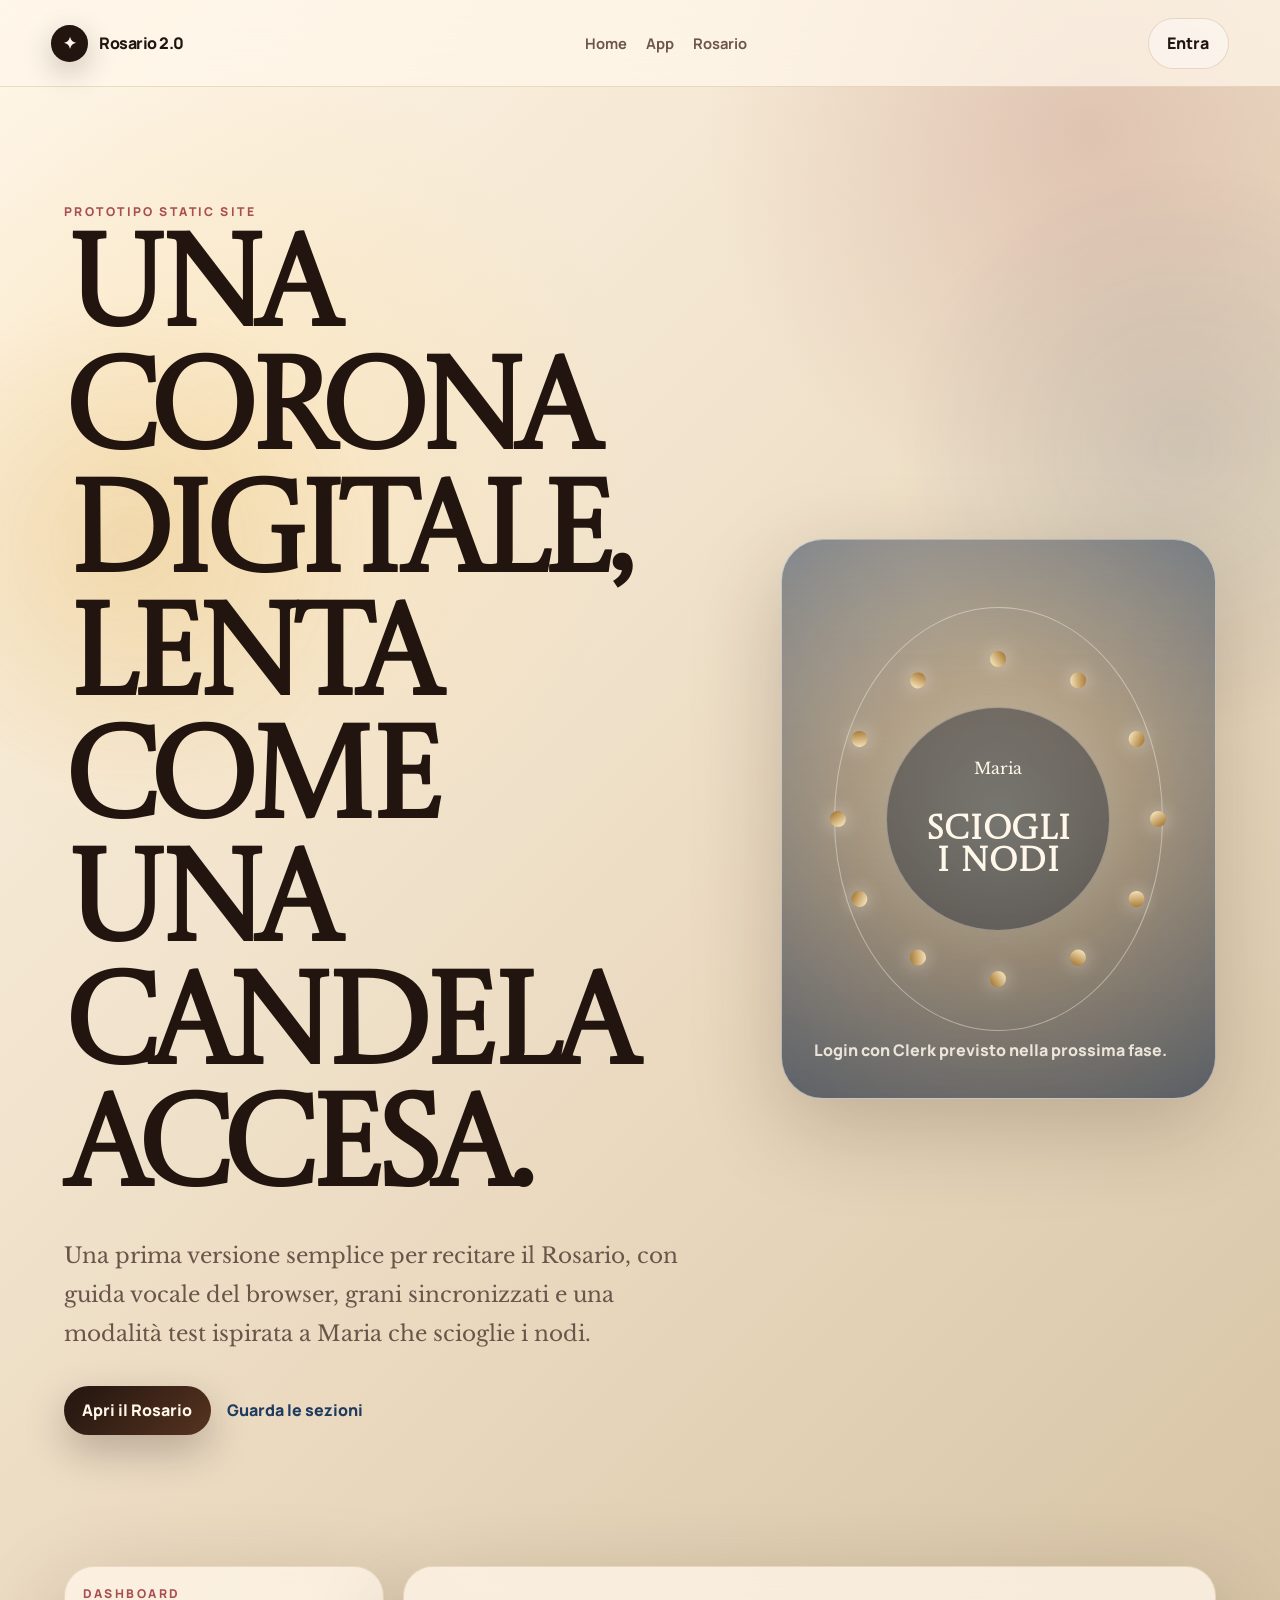
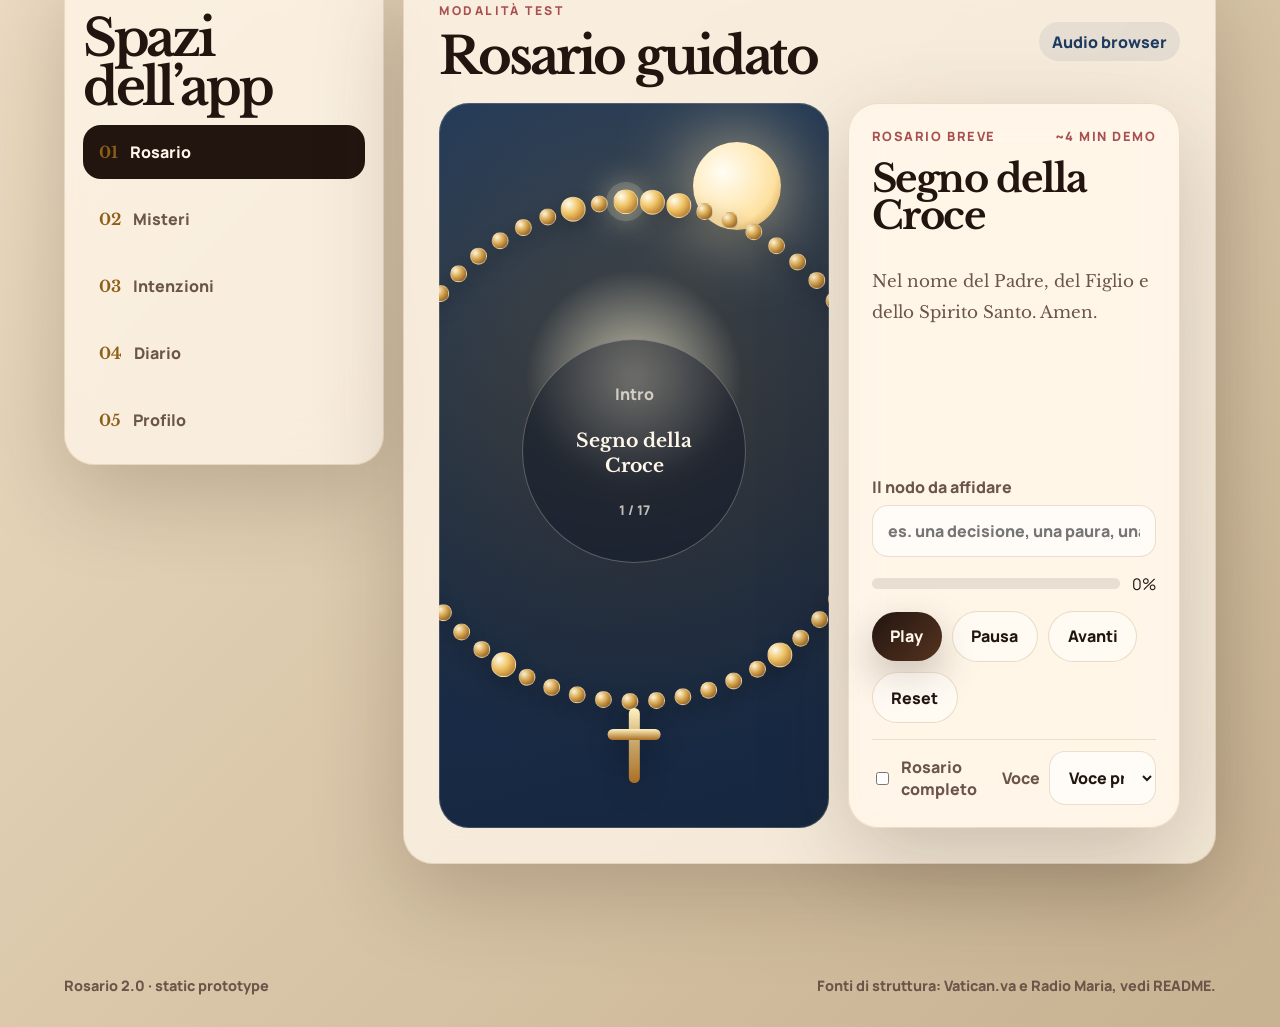
==== index.html @ 78624785 "Initial Rosario static webapp" ====
<!doctype html>
<html lang="it">
  <head>
    <meta charset="UTF-8" />
    <meta name="viewport" content="width=device-width, initial-scale=1.0" />
    <meta
      name="description"
      content="Rosario 2.0, una webapp statica per accompagnare la recita del Rosario con audio, grani interattivi e meditazioni."
    />
    <title>Rosario 2.0</title>
    <link rel="preconnect" href="https://fonts.googleapis.com" />
    <link rel="preconnect" href="https://fonts.gstatic.com" crossorigin />
    <link
      href="https://fonts.googleapis.com/css2?family=Castoro+Titling&family=Libre+Baskerville:wght@400;700&family=Manrope:wght@400;600;700;800&display=swap"
      rel="stylesheet"
    />
    <link rel="stylesheet" href="styles.css" />
  </head>
  <body>
    <div class="ambient ambient-one"></div>
    <div class="ambient ambient-two"></div>
    <div class="grain-overlay"></div>

    <header class="topbar">
      <a class="brand" href="#home" aria-label="Rosario 2.0 home">
        <span class="brand-mark">✦</span>
        <span>Rosario 2.0</span>
      </a>
      <nav class="nav" aria-label="Sezioni principali">
        <a href="#home">Home</a>
        <a href="#app">App</a>
        <a href="#rosario">Rosario</a>
      </nav>
      <button class="ghost-button" id="openAppButton" type="button">Entra</button>
    </header>

    <main>
      <section class="hero" id="home">
        <div class="hero-copy">
          <p class="eyebrow">prototipo static site</p>
          <h1>Una corona digitale, lenta come una candela accesa.</h1>
          <p class="hero-text">
            Una prima versione semplice per recitare il Rosario, con guida vocale
            del browser, grani sincronizzati e una modalità test ispirata a Maria
            che scioglie i nodi.
          </p>
          <div class="hero-actions">
            <button class="primary-button" id="startJourneyButton" type="button">
              Apri il Rosario
            </button>
            <a class="secondary-link" href="#app">Guarda le sezioni</a>
          </div>
        </div>

        <div class="hero-card" aria-label="Anteprima della corona">
          <div class="halo"></div>
          <div class="mini-rosary" aria-hidden="true">
            <span></span><span></span><span></span><span></span><span></span>
            <span></span><span></span><span></span><span></span><span></span>
            <span></span><span></span>
          </div>
          <div class="hero-orb">
            <span>Maria</span>
            <strong>sciogli i nodi</strong>
          </div>
          <p>Login con Clerk previsto nella prossima fase.</p>
        </div>
      </section>

      <section class="app-shell" id="app">
        <aside class="sidebar" aria-label="Menu applicazione">
          <div>
            <p class="eyebrow">dashboard</p>
            <h2>Spazi dell’app</h2>
          </div>
          <button class="section-tab active" data-section="rosario" type="button">
            <span>01</span> Rosario
          </button>
          <button class="section-tab" data-section="misteri" type="button">
            <span>02</span> Misteri
          </button>
          <button class="section-tab" data-section="intenzioni" type="button">
            <span>03</span> Intenzioni
          </button>
          <button class="section-tab" data-section="diario" type="button">
            <span>04</span> Diario
          </button>
          <button class="section-tab" data-section="profilo" type="button">
            <span>05</span> Profilo
          </button>
        </aside>

        <section class="workspace">
          <article class="panel active" id="panel-rosario">
            <div class="panel-heading">
              <div>
                <p class="eyebrow">modalità test</p>
                <h2>Rosario guidato</h2>
              </div>
              <span class="status-pill" id="speechSupport">Audio browser</span>
            </div>

            <div class="rosary-layout" id="rosario">
              <div class="rosary-stage">
                <div class="moon"></div>
                <div class="rosary-ring" id="rosaryRing" aria-label="Corona del Rosario"></div>
                <div class="cross" aria-hidden="true">
                  <span></span>
                  <span></span>
                </div>
                <div class="center-medallion">
                  <span id="currentStepType">Pronto</span>
                  <strong id="currentStepTitle">Maria che scioglie i nodi</strong>
                  <small id="currentStepCount">0 / 0</small>
                </div>
              </div>

              <div class="prayer-card">
                <div class="card-topline">
                  <span id="modeLabel">Rosario breve</span>
                  <span id="durationEstimate">~4 min demo</span>
                </div>
                <h3 id="prayerTitle">Premi play per iniziare</h3>
                <p id="prayerText">
                  La recita avanza automaticamente: ogni grano si illumina mentre
                  la sintesi vocale legge la preghiera.
                </p>

                <label class="field">
                  <span>Il nodo da affidare</span>
                  <input
                    id="knotInput"
                    type="text"
                    placeholder="es. una decisione, una paura, una persona..."
                  />
                </label>

                <div class="progress-wrap" aria-label="Avanzamento Rosario">
                  <div class="progress-bar">
                    <span id="progressFill"></span>
                  </div>
                  <span id="progressLabel">0%</span>
                </div>

                <div class="controls">
                  <button class="primary-button" id="playButton" type="button">Play</button>
                  <button class="ghost-button" id="pauseButton" type="button">Pausa</button>
                  <button class="ghost-button" id="nextButton" type="button">Avanti</button>
                  <button class="ghost-button" id="resetButton" type="button">Reset</button>
                </div>

                <div class="settings-row">
                  <label>
                    <input id="fullRosaryToggle" type="checkbox" />
                    Rosario completo
                  </label>
                  <label>
                    Voce
                    <select id="voiceSelect" aria-label="Seleziona voce"></select>
                  </label>
                </div>
              </div>
            </div>
          </article>

          <article class="panel" id="panel-misteri">
            <p class="eyebrow">placeholder</p>
            <h2>Misteri</h2>
            <p>
              Qui arriverà il calendario dei misteri, con selezione automatica per
              giorno della settimana e testi meditativi personalizzabili.
            </p>
          </article>

          <article class="panel" id="panel-intenzioni">
            <p class="eyebrow">placeholder</p>
            <h2>Intenzioni</h2>
            <p>
              Uno spazio per salvare intenzioni, “nodi” e grazie ricevute. In fase
              login potrà essere collegato al profilo utente.
            </p>
          </article>

          <article class="panel" id="panel-diario">
            <p class="eyebrow">placeholder</p>
            <h2>Diario</h2>
            <p>
              Storico delle recite, streak dolce e zero gamification aggressiva:
              più ritmo spirituale, meno app che ti sgrida.
            </p>
          </article>

          <article class="panel" id="panel-profilo">
            <p class="eyebrow">placeholder</p>
            <h2>Profilo</h2>
            <p>
              Area pronta per Clerk: accesso, preferenze voce, lingua, tema e
              sincronizzazione cloud.
            </p>
          </article>
        </section>
      </section>
    </main>

    <footer class="footer">
      <span>Rosario 2.0 · static prototype</span>
      <span>Fonti di struttura: Vatican.va e Radio Maria, vedi README.</span>
    </footer>

    <script src="app.js" defer></script>
  </body>
</html>
---- styles.css ----
:root {
  --ink: #22150f;
  --muted: #6b554a;
  --paper: #fff7ea;
  --paper-soft: rgba(255, 247, 234, 0.78);
  --gold: #d6a34a;
  --gold-dark: #8d5f1a;
  --rose: #a94f50;
  --blue: #1e3a5f;
  --night: #101726;
  --shadow: 0 28px 90px rgba(46, 28, 14, 0.22);
  --radius: 30px;
}

* {
  box-sizing: border-box;
}

html {
  scroll-behavior: smooth;
}

body {
  min-height: 100vh;
  margin: 0;
  color: var(--ink);
  background:
    radial-gradient(circle at 18% 18%, rgba(255, 225, 163, 0.42), transparent 26rem),
    radial-gradient(circle at 85% 5%, rgba(154, 74, 73, 0.2), transparent 24rem),
    linear-gradient(135deg, #fff6e7 0%, #ead9bf 45%, #c6b190 100%);
  font-family: "Manrope", sans-serif;
  overflow-x: hidden;
}

button,
input,
select {
  font: inherit;
}

button {
  cursor: pointer;
}

a {
  color: inherit;
  text-decoration: none;
}

.ambient {
  position: fixed;
  z-index: -3;
  border-radius: 999px;
  filter: blur(12px);
  opacity: 0.65;
  pointer-events: none;
}

.ambient-one {
  width: 32rem;
  height: 32rem;
  left: -8rem;
  top: 18rem;
  background: radial-gradient(circle, rgba(214, 163, 74, 0.34), transparent 68%);
}

.ambient-two {
  width: 40rem;
  height: 40rem;
  right: -14rem;
  top: 8rem;
  background: radial-gradient(circle, rgba(30, 58, 95, 0.2), transparent 64%);
}

.grain-overlay {
  position: fixed;
  inset: 0;
  z-index: -2;
  pointer-events: none;
  opacity: 0.14;
  background-image:
    linear-gradient(115deg, rgba(34, 21, 15, 0.08) 1px, transparent 1px),
    linear-gradient(25deg, rgba(34, 21, 15, 0.05) 1px, transparent 1px);
  background-size: 34px 34px, 19px 19px;
}

.topbar {
  position: sticky;
  top: 0;
  z-index: 20;
  display: flex;
  align-items: center;
  justify-content: space-between;
  gap: 1rem;
  padding: 1.1rem clamp(1rem, 4vw, 4rem);
  backdrop-filter: blur(22px);
  background: rgba(255, 247, 234, 0.72);
  border-bottom: 1px solid rgba(141, 95, 26, 0.18);
}

.brand,
.nav,
.hero-actions,
.controls,
.settings-row,
.panel-heading,
.card-topline,
.footer {
  display: flex;
  align-items: center;
}

.brand {
  gap: 0.7rem;
  font-weight: 800;
  letter-spacing: -0.03em;
}

.brand-mark {
  display: grid;
  place-items: center;
  width: 2.3rem;
  height: 2.3rem;
  color: var(--paper);
  background: var(--ink);
  border-radius: 50%;
  box-shadow: 0 10px 30px rgba(34, 21, 15, 0.24);
}

.nav {
  gap: 1.2rem;
  color: var(--muted);
  font-size: 0.92rem;
  font-weight: 700;
}

.nav a:hover {
  color: var(--ink);
}

.ghost-button,
.primary-button {
  border: 0;
  border-radius: 999px;
  padding: 0.85rem 1.15rem;
  font-weight: 800;
}

.primary-button {
  color: var(--paper);
  background: linear-gradient(135deg, var(--ink), #563320);
  box-shadow: 0 16px 40px rgba(34, 21, 15, 0.26);
}

.ghost-button {
  color: var(--ink);
  background: rgba(255, 255, 255, 0.42);
  border: 1px solid rgba(141, 95, 26, 0.2);
}

.hero {
  display: grid;
  grid-template-columns: minmax(0, 1.08fr) minmax(22rem, 0.72fr);
  gap: clamp(2rem, 5vw, 5rem);
  min-height: 82vh;
  padding: clamp(4rem, 9vw, 8rem) clamp(1rem, 5vw, 5rem);
}

.hero-copy {
  align-self: center;
}

.eyebrow {
  margin: 0 0 0.8rem;
  color: var(--rose);
  font-size: 0.76rem;
  font-weight: 900;
  letter-spacing: 0.2em;
  text-transform: uppercase;
}

h1,
h2,
h3 {
  margin: 0;
  line-height: 0.96;
}

h1 {
  max-width: 12ch;
  font-family: "Castoro Titling", serif;
  font-size: clamp(3.4rem, 10vw, 8.6rem);
  letter-spacing: -0.08em;
}

h2 {
  font-family: "Libre Baskerville", serif;
  font-size: clamp(2rem, 4vw, 4.4rem);
  letter-spacing: -0.06em;
}

h3 {
  font-family: "Libre Baskerville", serif;
  font-size: clamp(1.5rem, 3vw, 2.4rem);
  letter-spacing: -0.04em;
}

.hero-text {
  max-width: 43rem;
  color: var(--muted);
  font-family: "Libre Baskerville", serif;
  font-size: clamp(1.05rem, 1.9vw, 1.35rem);
  line-height: 1.8;
}

.hero-actions {
  flex-wrap: wrap;
  gap: 1rem;
  margin-top: 2rem;
}

.secondary-link {
  font-weight: 900;
  color: var(--blue);
}

.hero-card {
  position: relative;
  align-self: center;
  min-height: 35rem;
  padding: 2rem;
  overflow: hidden;
  border: 1px solid rgba(255, 255, 255, 0.5);
  border-radius: 42px;
  background:
    linear-gradient(rgba(16, 23, 38, 0.1), rgba(16, 23, 38, 0.38)),
    radial-gradient(circle at center, rgba(255, 244, 209, 0.85), rgba(141, 95, 26, 0.22) 40%, rgba(30, 58, 95, 0.46) 100%);
  box-shadow: var(--shadow);
}

.hero-card p {
  position: absolute;
  left: 2rem;
  right: 2rem;
  bottom: 1.3rem;
  color: rgba(255, 247, 234, 0.86);
  font-weight: 800;
}

.halo {
  position: absolute;
  inset: 12%;
  border: 1px solid rgba(255, 247, 234, 0.42);
  border-radius: 50%;
  animation: breathe 7s ease-in-out infinite;
}

.mini-rosary span {
  position: absolute;
  left: 50%;
  top: 50%;
  width: 1rem;
  height: 1rem;
  margin: -0.5rem;
  border-radius: 50%;
  background: linear-gradient(145deg, #fff3cf, #9f6a20);
  box-shadow: 0 0 18px rgba(255, 247, 234, 0.55);
}

.mini-rosary span:nth-child(1) { transform: rotate(0deg) translate(10rem); }
.mini-rosary span:nth-child(2) { transform: rotate(30deg) translate(10rem); }
.mini-rosary span:nth-child(3) { transform: rotate(60deg) translate(10rem); }
.mini-rosary span:nth-child(4) { transform: rotate(90deg) translate(10rem); }
.mini-rosary span:nth-child(5) { transform: rotate(120deg) translate(10rem); }
.mini-rosary span:nth-child(6) { transform: rotate(150deg) translate(10rem); }
.mini-rosary span:nth-child(7) { transform: rotate(180deg) translate(10rem); }
.mini-rosary span:nth-child(8) { transform: rotate(210deg) translate(10rem); }
.mini-rosary span:nth-child(9) { transform: rotate(240deg) translate(10rem); }
.mini-rosary span:nth-child(10) { transform: rotate(270deg) translate(10rem); }
.mini-rosary span:nth-child(11) { transform: rotate(300deg) translate(10rem); }
.mini-rosary span:nth-child(12) { transform: rotate(330deg) translate(10rem); }

.hero-orb {
  position: absolute;
  left: 50%;
  top: 50%;
  display: grid;
  place-items: center;
  width: 14rem;
  height: 14rem;
  padding: 2rem;
  color: var(--paper);
  text-align: center;
  transform: translate(-50%, -50%);
  border-radius: 50%;
  background: rgba(16, 23, 38, 0.42);
  border: 1px solid rgba(255, 247, 234, 0.34);
  backdrop-filter: blur(8px);
}

.hero-orb span {
  font-family: "Libre Baskerville", serif;
}

.hero-orb strong {
  font-family: "Castoro Titling", serif;
  font-size: 2.1rem;
  line-height: 0.95;
}

.app-shell {
  display: grid;
  grid-template-columns: 20rem minmax(0, 1fr);
  gap: 1.2rem;
  padding: 1rem clamp(1rem, 5vw, 5rem) 5rem;
}

.sidebar,
.panel,
.prayer-card {
  border: 1px solid rgba(141, 95, 26, 0.16);
  border-radius: var(--radius);
  background: var(--paper-soft);
  box-shadow: var(--shadow);
  backdrop-filter: blur(18px);
}

.sidebar {
  position: sticky;
  top: 5.5rem;
  display: flex;
  flex-direction: column;
  gap: 0.8rem;
  height: fit-content;
  padding: 1.1rem;
}

.section-tab {
  display: flex;
  gap: 0.8rem;
  align-items: center;
  width: 100%;
  padding: 1rem;
  color: var(--muted);
  text-align: left;
  background: transparent;
  border: 0;
  border-radius: 18px;
  font-weight: 900;
}

.section-tab span {
  color: var(--gold-dark);
  font-family: "Libre Baskerville", serif;
}

.section-tab.active {
  color: var(--paper);
  background: var(--ink);
}

.workspace {
  min-width: 0;
}

.panel {
  display: none;
  min-height: 40rem;
  padding: clamp(1.2rem, 3vw, 2.2rem);
}

.panel.active {
  display: block;
  animation: reveal 0.45s ease both;
}

.panel-heading {
  justify-content: space-between;
  gap: 1rem;
  margin-bottom: 1.4rem;
}

.status-pill {
  padding: 0.55rem 0.8rem;
  color: var(--blue);
  background: rgba(30, 58, 95, 0.08);
  border-radius: 999px;
  font-weight: 900;
}

.rosary-layout {
  display: grid;
  grid-template-columns: minmax(20rem, 1fr) minmax(20rem, 0.85fr);
  gap: 1.2rem;
  align-items: stretch;
}

.rosary-stage {
  position: relative;
  min-height: 39rem;
  overflow: hidden;
  border-radius: var(--radius);
  background:
    linear-gradient(rgba(16, 23, 38, 0.06), rgba(16, 23, 38, 0.36)),
    radial-gradient(circle at 50% 38%, rgba(255, 244, 209, 0.9), rgba(214, 163, 74, 0.18) 22%, rgba(30, 58, 95, 0.72) 78%),
    linear-gradient(160deg, #233a57, #0f1726);
  box-shadow: inset 0 0 0 1px rgba(255, 247, 234, 0.18);
}

.moon {
  position: absolute;
  top: 2.4rem;
  right: 3rem;
  width: 5.5rem;
  height: 5.5rem;
  border-radius: 50%;
  background: radial-gradient(circle at 34% 34%, #fffdf4, #ffe2a2 65%, #c48a2a);
  box-shadow: 0 0 80px rgba(255, 232, 174, 0.8);
}

.rosary-ring {
  position: absolute;
  left: 50%;
  top: 48%;
  width: min(34rem, 86vw);
  height: min(34rem, 86vw);
  transform: translate(-50%, -50%);
  border-radius: 50%;
}

.bead {
  position: absolute;
  left: 50%;
  top: 50%;
  display: grid;
  place-items: center;
  width: 1.05rem;
  height: 1.05rem;
  margin: -0.525rem;
  color: transparent;
  border: 1px solid rgba(255, 247, 234, 0.42);
  border-radius: 50%;
  background: radial-gradient(circle at 30% 28%, #fff6d7, #d5a24b 45%, #684018 100%);
  box-shadow: 0 7px 18px rgba(0, 0, 0, 0.22);
  transition: transform 0.25s ease, box-shadow 0.25s ease, filter 0.25s ease;
}

.bead.major {
  width: 1.55rem;
  height: 1.55rem;
  margin: -0.775rem;
  background: radial-gradient(circle at 30% 28%, #fffdf0, #f1c464 42%, #9a5d1d 100%);
}

.bead.done {
  filter: saturate(0.65) brightness(0.82);
}

.bead.active {
  transform: var(--bead-transform) scale(1.72);
  box-shadow: 0 0 0 0.45rem rgba(255, 246, 211, 0.16), 0 0 34px rgba(255, 239, 186, 0.95);
}

.center-medallion {
  position: absolute;
  left: 50%;
  top: 48%;
  display: grid;
  place-items: center;
  width: 14rem;
  min-height: 14rem;
  padding: 2rem;
  text-align: center;
  transform: translate(-50%, -50%);
  color: var(--paper);
  background: rgba(16, 23, 38, 0.46);
  border: 1px solid rgba(255, 247, 234, 0.28);
  border-radius: 50%;
  backdrop-filter: blur(8px);
}

.center-medallion span,
.center-medallion small {
  color: rgba(255, 247, 234, 0.72);
  font-weight: 900;
}

.center-medallion strong {
  font-family: "Libre Baskerville", serif;
  font-size: 1.18rem;
  line-height: 1.35;
}

.cross {
  position: absolute;
  left: 50%;
  bottom: 2.8rem;
  width: 3.3rem;
  height: 4.7rem;
  transform: translateX(-50%);
}

.cross span {
  position: absolute;
  border-radius: 999px;
  background: linear-gradient(#fff1be, #a96e23);
  box-shadow: 0 10px 28px rgba(0, 0, 0, 0.24);
}

.cross span:first-child {
  left: 50%;
  top: 0;
  width: 0.72rem;
  height: 100%;
  transform: translateX(-50%);
}

.cross span:last-child {
  left: 0;
  top: 1.3rem;
  width: 100%;
  height: 0.72rem;
}

.prayer-card {
  display: flex;
  flex-direction: column;
  gap: 1rem;
  padding: 1.4rem;
}

.card-topline {
  justify-content: space-between;
  color: var(--rose);
  font-size: 0.8rem;
  font-weight: 900;
  letter-spacing: 0.12em;
  text-transform: uppercase;
}

#prayerText {
  min-height: 11rem;
  color: var(--muted);
  font-family: "Libre Baskerville", serif;
  font-size: 1.05rem;
  line-height: 1.8;
}

.field {
  display: grid;
  gap: 0.45rem;
  color: var(--muted);
  font-weight: 900;
}

.field input,
select {
  width: 100%;
  padding: 0.85rem 0.95rem;
  color: var(--ink);
  background: rgba(255, 255, 255, 0.56);
  border: 1px solid rgba(141, 95, 26, 0.18);
  border-radius: 16px;
  outline: none;
}

.field input:focus,
select:focus {
  border-color: var(--gold-dark);
  box-shadow: 0 0 0 4px rgba(214, 163, 74, 0.16);
}

.progress-wrap {
  display: flex;
  gap: 0.8rem;
  align-items: center;
}

.progress-bar {
  flex: 1;
  height: 0.72rem;
  overflow: hidden;
  background: rgba(34, 21, 15, 0.1);
  border-radius: 999px;
}

.progress-bar span {
  display: block;
  width: 0%;
  height: 100%;
  background: linear-gradient(90deg, var(--gold), var(--rose));
  border-radius: inherit;
  transition: width 0.35s ease;
}

.controls {
  flex-wrap: wrap;
  gap: 0.65rem;
}

.settings-row {
  justify-content: space-between;
  gap: 1rem;
  padding-top: 0.7rem;
  color: var(--muted);
  border-top: 1px solid rgba(141, 95, 26, 0.16);
  font-weight: 800;
}

.settings-row label {
  display: flex;
  gap: 0.55rem;
  align-items: center;
}

.panel:not(#panel-rosario) {
  color: var(--muted);
  font-family: "Libre Baskerville", serif;
  font-size: 1.1rem;
  line-height: 1.8;
}

.panel:not(#panel-rosario) h2 {
  color: var(--ink);
  margin-bottom: 1rem;
}

.footer {
  justify-content: space-between;
  gap: 1rem;
  padding: 2rem clamp(1rem, 5vw, 5rem);
  color: var(--muted);
  font-size: 0.9rem;
  font-weight: 800;
}

@keyframes breathe {
  0%, 100% {
    transform: scale(1);
    opacity: 0.7;
  }
  50% {
    transform: scale(1.08);
    opacity: 1;
  }
}

@keyframes reveal {
  from {
    opacity: 0;
    transform: translateY(12px);
  }
  to {
    opacity: 1;
    transform: translateY(0);
  }
}

@media (max-width: 1050px) {
  .hero,
  .app-shell,
  .rosary-layout {
    grid-template-columns: 1fr;
  }

  .sidebar {
    position: static;
  }
}

@media (max-width: 720px) {
  .topbar,
  .nav,
  .settings-row,
  .footer {
    align-items: flex-start;
    flex-direction: column;
  }

  .hero {
    padding-top: 3rem;
  }

  .hero-card,
  .rosary-stage {
    min-height: 31rem;
  }

  .center-medallion {
    width: 11rem;
    min-height: 11rem;
  }
}
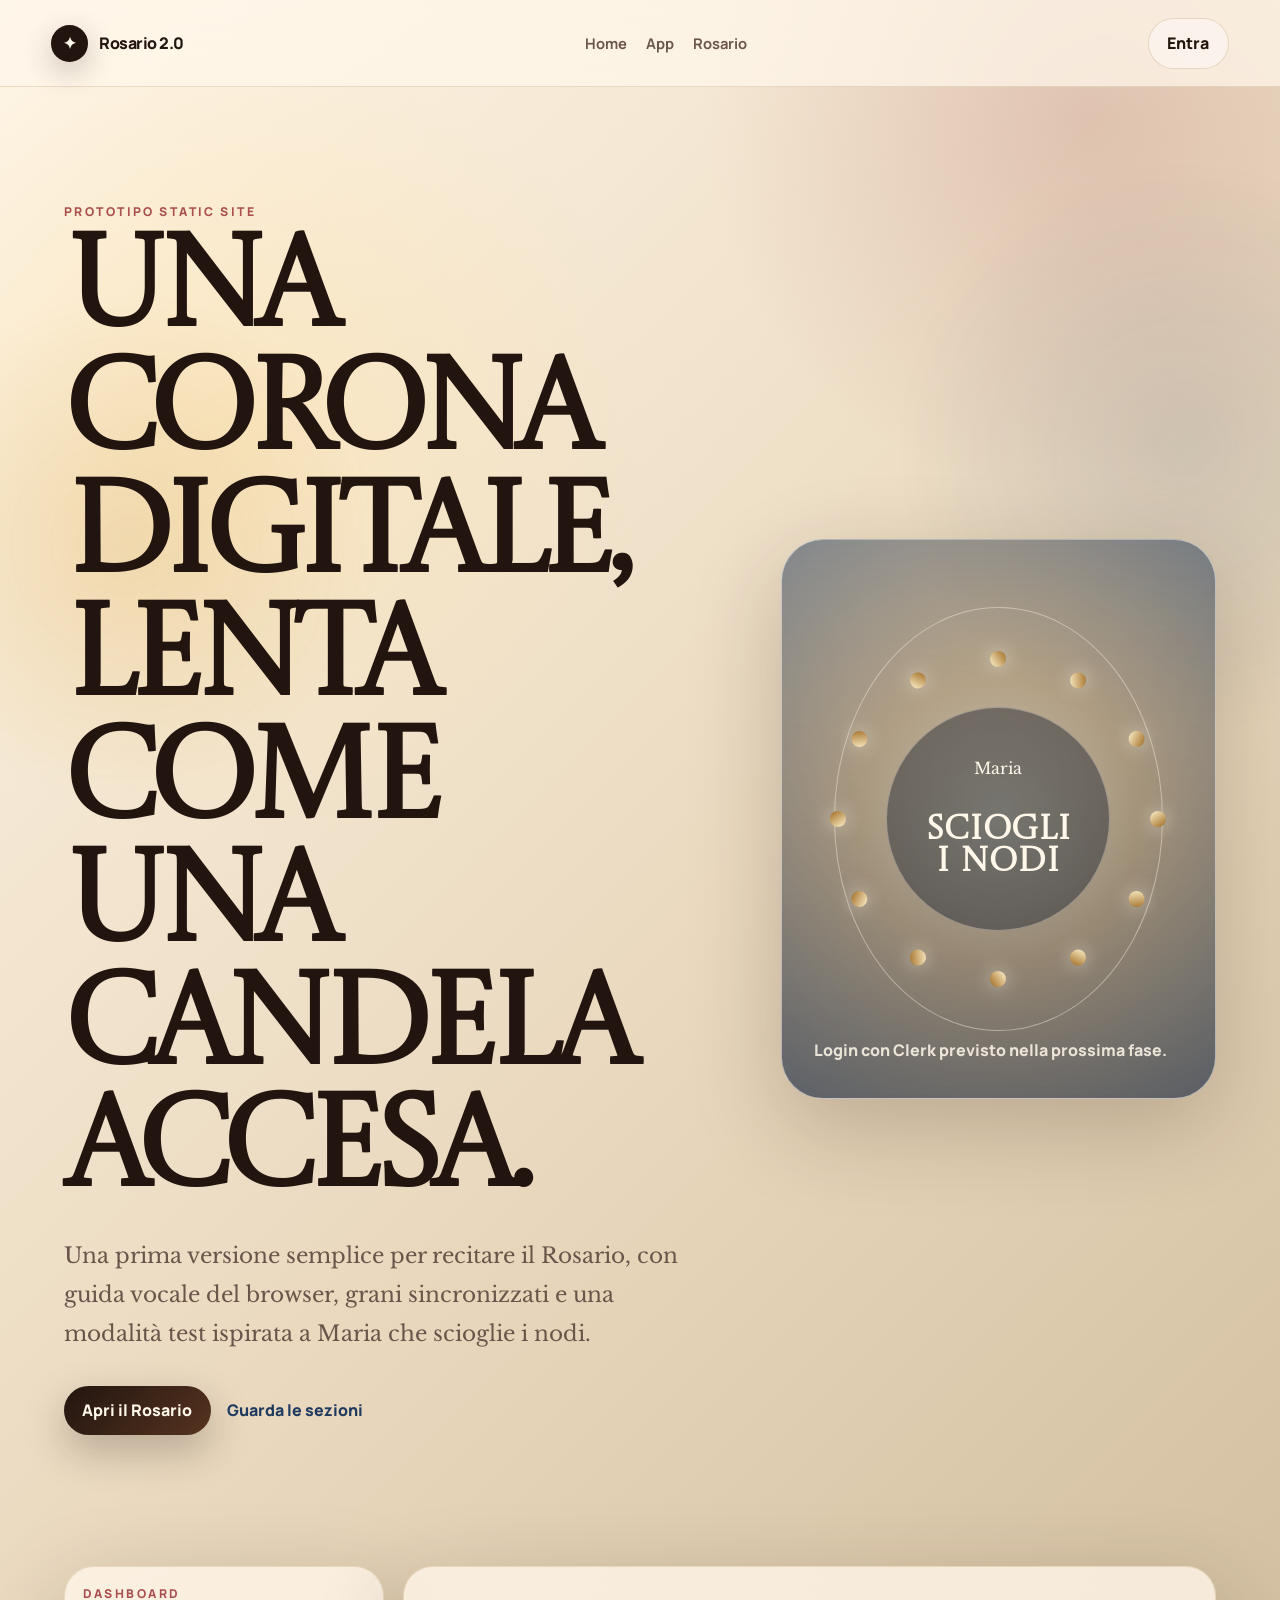
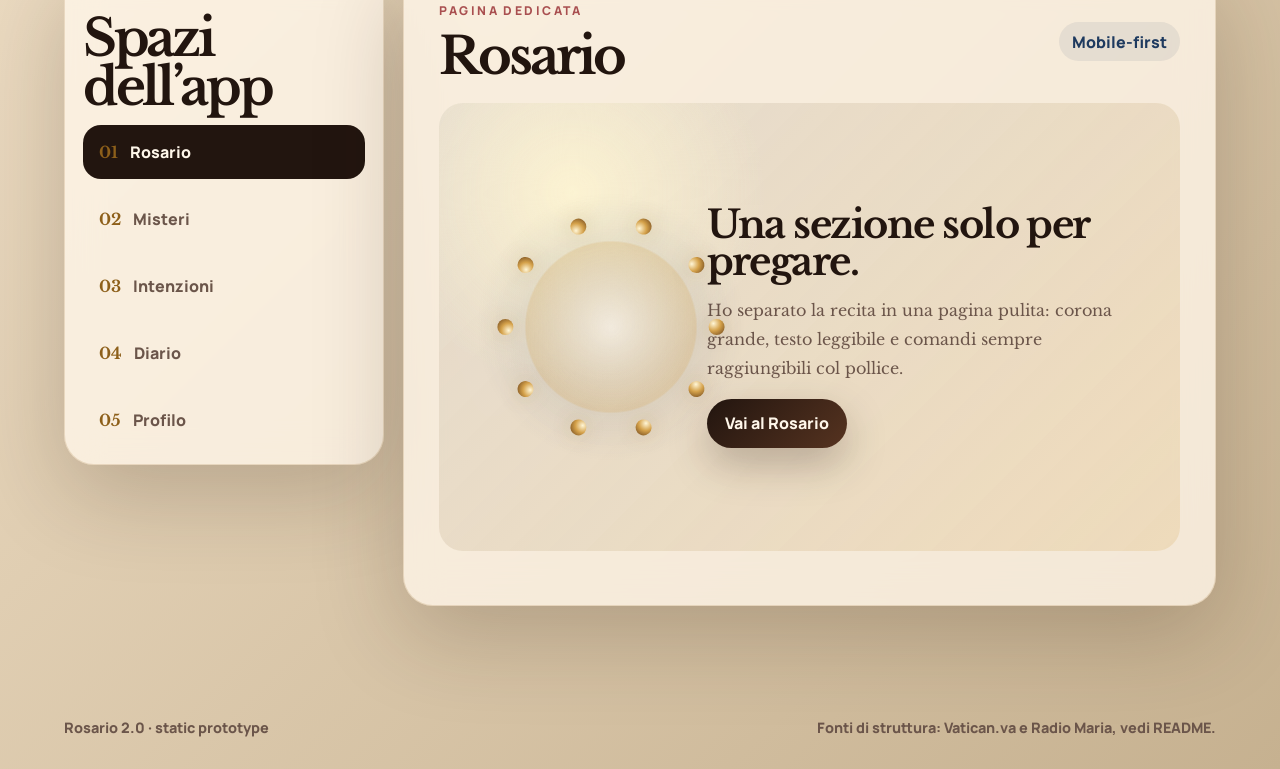
==== commit 8c1305bd: "Optimize Rosario mobile experience" ====
--- a/index.html
+++ b/index.html
@@ -2,7 +2,7 @@
 <html lang="it">
   <head>
     <meta charset="UTF-8" />
-    <meta name="viewport" content="width=device-width, initial-scale=1.0" />
+    <meta name="viewport" content="width=device-width, initial-scale=1.0, viewport-fit=cover" />
     <meta
       name="description"
       content="Rosario 2.0, una webapp statica per accompagnare la recita del Rosario con audio, grani interattivi e meditazioni."
@@ -29,7 +29,7 @@
       <nav class="nav" aria-label="Sezioni principali">
         <a href="#home">Home</a>
         <a href="#app">App</a>
-        <a href="#rosario">Rosario</a>
+        <a href="rosario.html">Rosario</a>
       </nav>
       <button class="ghost-button" id="openAppButton" type="button">Entra</button>
     </header>
@@ -45,9 +45,9 @@
             che scioglie i nodi.
           </p>
           <div class="hero-actions">
-            <button class="primary-button" id="startJourneyButton" type="button">
+            <a class="primary-button" id="startJourneyButton" href="rosario.html">
               Apri il Rosario
-            </button>
+            </a>
             <a class="secondary-link" href="#app">Guarda le sezioni</a>
           </div>
         </div>
@@ -94,71 +94,24 @@
           <article class="panel active" id="panel-rosario">
             <div class="panel-heading">
               <div>
-                <p class="eyebrow">modalità test</p>
-                <h2>Rosario guidato</h2>
+                <p class="eyebrow">pagina dedicata</p>
+                <h2>Rosario</h2>
               </div>
-              <span class="status-pill" id="speechSupport">Audio browser</span>
+              <span class="status-pill">Mobile-first</span>
             </div>
 
-            <div class="rosary-layout" id="rosario">
-              <div class="rosary-stage">
-                <div class="moon"></div>
-                <div class="rosary-ring" id="rosaryRing" aria-label="Corona del Rosario"></div>
-                <div class="cross" aria-hidden="true">
-                  <span></span>
-                  <span></span>
-                </div>
-                <div class="center-medallion">
-                  <span id="currentStepType">Pronto</span>
-                  <strong id="currentStepTitle">Maria che scioglie i nodi</strong>
-                  <small id="currentStepCount">0 / 0</small>
-                </div>
+            <div class="rosary-teaser" id="rosario">
+              <div class="rosary-teaser-orb" aria-hidden="true">
+                <span></span><span></span><span></span><span></span><span></span>
+                <span></span><span></span><span></span><span></span><span></span>
               </div>
-
-              <div class="prayer-card">
-                <div class="card-topline">
-                  <span id="modeLabel">Rosario breve</span>
-                  <span id="durationEstimate">~4 min demo</span>
-                </div>
-                <h3 id="prayerTitle">Premi play per iniziare</h3>
-                <p id="prayerText">
-                  La recita avanza automaticamente: ogni grano si illumina mentre
-                  la sintesi vocale legge la preghiera.
+              <div>
+                <h3>Una sezione solo per pregare.</h3>
+                <p>
+                  Ho separato la recita in una pagina pulita: corona grande,
+                  testo leggibile e comandi sempre raggiungibili col pollice.
                 </p>
-
-                <label class="field">
-                  <span>Il nodo da affidare</span>
-                  <input
-                    id="knotInput"
-                    type="text"
-                    placeholder="es. una decisione, una paura, una persona..."
-                  />
-                </label>
-
-                <div class="progress-wrap" aria-label="Avanzamento Rosario">
-                  <div class="progress-bar">
-                    <span id="progressFill"></span>
-                  </div>
-                  <span id="progressLabel">0%</span>
-                </div>
-
-                <div class="controls">
-                  <button class="primary-button" id="playButton" type="button">Play</button>
-                  <button class="ghost-button" id="pauseButton" type="button">Pausa</button>
-                  <button class="ghost-button" id="nextButton" type="button">Avanti</button>
-                  <button class="ghost-button" id="resetButton" type="button">Reset</button>
-                </div>
-
-                <div class="settings-row">
-                  <label>
-                    <input id="fullRosaryToggle" type="checkbox" />
-                    Rosario completo
-                  </label>
-                  <label>
-                    Voce
-                    <select id="voiceSelect" aria-label="Seleziona voce"></select>
-                  </label>
-                </div>
+                <a class="primary-button" href="rosario.html">Vai al Rosario</a>
               </div>
             </div>
           </article>
--- a/styles.css
+++ b/styles.css
@@ -147,6 +147,9 @@
 }
 
 .primary-button {
+  display: inline-flex;
+  align-items: center;
+  justify-content: center;
   color: var(--paper);
   background: linear-gradient(135deg, var(--ink), #563320);
   box-shadow: 0 16px 40px rgba(34, 21, 15, 0.26);
@@ -691,3 +694,349 @@
     min-height: 11rem;
   }
 }
+
+.rosary-teaser {
+  display: grid;
+  grid-template-columns: minmax(11rem, 0.42fr) minmax(0, 1fr);
+  gap: clamp(1.2rem, 4vw, 3rem);
+  align-items: center;
+  min-height: 28rem;
+  padding: clamp(1rem, 4vw, 2.2rem);
+  overflow: hidden;
+  border-radius: calc(var(--radius) - 6px);
+  background:
+    radial-gradient(circle at 18% 20%, rgba(255, 246, 211, 0.86), transparent 12rem),
+    linear-gradient(135deg, rgba(16, 23, 38, 0.08), rgba(214, 163, 74, 0.2));
+}
+
+.rosary-teaser p {
+  max-width: 42rem;
+  color: var(--muted);
+  font-family: "Libre Baskerville", serif;
+  line-height: 1.8;
+}
+
+.rosary-teaser-orb {
+  position: relative;
+  width: min(17rem, 58vw);
+  aspect-ratio: 1;
+  border-radius: 50%;
+  background:
+    radial-gradient(circle, rgba(255, 247, 234, 0.75), rgba(214, 163, 74, 0.22) 44%, transparent 45%),
+    radial-gradient(circle, rgba(30, 58, 95, 0.18), transparent 70%);
+}
+
+.rosary-teaser-orb span {
+  position: absolute;
+  left: 50%;
+  top: 50%;
+  width: 1rem;
+  height: 1rem;
+  margin: -0.5rem;
+  border-radius: 50%;
+  background: radial-gradient(circle at 30% 28%, #fff6d7, #d5a24b 45%, #684018 100%);
+  box-shadow: 0 0 20px rgba(141, 95, 26, 0.22);
+}
+
+.rosary-teaser-orb span:nth-child(1) { transform: rotate(0deg) translate(6.6rem); }
+.rosary-teaser-orb span:nth-child(2) { transform: rotate(36deg) translate(6.6rem); }
+.rosary-teaser-orb span:nth-child(3) { transform: rotate(72deg) translate(6.6rem); }
+.rosary-teaser-orb span:nth-child(4) { transform: rotate(108deg) translate(6.6rem); }
+.rosary-teaser-orb span:nth-child(5) { transform: rotate(144deg) translate(6.6rem); }
+.rosary-teaser-orb span:nth-child(6) { transform: rotate(180deg) translate(6.6rem); }
+.rosary-teaser-orb span:nth-child(7) { transform: rotate(216deg) translate(6.6rem); }
+.rosary-teaser-orb span:nth-child(8) { transform: rotate(252deg) translate(6.6rem); }
+.rosary-teaser-orb span:nth-child(9) { transform: rotate(288deg) translate(6.6rem); }
+.rosary-teaser-orb span:nth-child(10) { transform: rotate(324deg) translate(6.6rem); }
+
+.rosary-page {
+  padding-bottom: calc(6.8rem + env(safe-area-inset-bottom));
+  background:
+    radial-gradient(circle at 50% 0%, rgba(255, 236, 181, 0.54), transparent 21rem),
+    linear-gradient(180deg, #fff8ec 0%, #ead8bd 48%, #b99f79 100%);
+}
+
+.rosary-focus {
+  width: min(1180px, 100%);
+  margin: 0 auto;
+  padding: clamp(1rem, 4vw, 3.4rem);
+}
+
+.rosary-intro {
+  display: grid;
+  gap: 0.8rem;
+  margin: 0 auto 1.2rem;
+  text-align: center;
+}
+
+.rosary-intro h1 {
+  max-width: none;
+  font-size: clamp(3rem, 12vw, 7.4rem);
+}
+
+.rosary-intro p {
+  width: min(42rem, 100%);
+  margin: 0 auto;
+  color: var(--muted);
+  font-family: "Libre Baskerville", serif;
+  line-height: 1.7;
+}
+
+.rosary-layout-dedicated {
+  grid-template-columns: minmax(20rem, 0.95fr) minmax(20rem, 0.75fr);
+}
+
+.rosary-stage-dedicated {
+  min-height: clamp(31rem, 68vh, 45rem);
+}
+
+.rosary-stage-dedicated .rosary-ring {
+  width: min(33rem, 82vw);
+  height: min(33rem, 82vw);
+}
+
+.prayer-card-dedicated {
+  min-height: auto;
+}
+
+.prayer-card-dedicated h2 {
+  font-size: clamp(1.65rem, 4vw, 3.2rem);
+}
+
+.mobile-player {
+  position: fixed;
+  left: max(0.75rem, env(safe-area-inset-left));
+  right: max(0.75rem, env(safe-area-inset-right));
+  bottom: max(0.75rem, env(safe-area-inset-bottom));
+  z-index: 50;
+  display: grid;
+  grid-template-columns: 1.25fr 1fr 1fr 1fr;
+  gap: 0.45rem;
+  max-width: 44rem;
+  margin: 0 auto;
+  padding: 0.55rem;
+  border: 1px solid rgba(141, 95, 26, 0.18);
+  border-radius: 999px;
+  background: rgba(255, 247, 234, 0.84);
+  box-shadow: 0 18px 60px rgba(34, 21, 15, 0.26);
+  backdrop-filter: blur(20px);
+}
+
+.mobile-player button {
+  min-height: 3.15rem;
+  padding-inline: 0.8rem;
+}
+
+@media (max-width: 860px) {
+  .topbar {
+    align-items: center;
+    flex-direction: row;
+    flex-wrap: wrap;
+    gap: 0.65rem;
+    padding: 0.8rem 1rem;
+  }
+
+  .topbar .ghost-button {
+    min-height: 2.75rem;
+  }
+
+  .nav {
+    flex: 1 1 100%;
+    flex-direction: row;
+    gap: 0.55rem;
+    width: 100%;
+    overflow-x: auto;
+    padding-bottom: 0.1rem;
+    scrollbar-width: none;
+  }
+
+  .nav::-webkit-scrollbar {
+    display: none;
+  }
+
+  .nav a {
+    flex: 0 0 auto;
+    min-height: 2.4rem;
+    padding: 0.58rem 0.82rem;
+    border-radius: 999px;
+    background: rgba(255, 255, 255, 0.42);
+  }
+
+  .hero {
+    min-height: auto;
+    padding: 2rem 0.9rem 3rem;
+  }
+
+  .hero-actions .primary-button,
+  .hero-actions .secondary-link {
+    width: 100%;
+    justify-content: center;
+    min-height: 3.2rem;
+    text-align: center;
+  }
+
+  .app-shell {
+    padding-inline: 0.75rem;
+  }
+
+  .sidebar {
+    border-radius: 24px;
+  }
+
+  .section-tab {
+    min-height: 3.1rem;
+  }
+
+  .rosary-page .topbar {
+    position: sticky;
+    align-items: center;
+    flex-direction: row;
+    padding: 0.8rem 1rem;
+  }
+
+  .rosary-topbar .nav {
+    display: none;
+  }
+
+  .rosary-focus {
+    padding: 1.1rem 0.75rem 0;
+  }
+
+  .rosary-intro {
+    text-align: left;
+    padding-inline: 0.4rem;
+  }
+
+  .rosary-intro p {
+    margin: 0;
+    font-size: 0.98rem;
+  }
+
+  .rosary-layout-dedicated {
+    gap: 0.75rem;
+  }
+
+  .rosary-stage-dedicated {
+    min-height: min(31rem, 66svh);
+    border-radius: 26px;
+  }
+
+  .rosary-stage-dedicated .rosary-ring {
+    width: min(22rem, 82vw);
+    height: min(22rem, 82vw);
+  }
+
+  .rosary-stage-dedicated .moon {
+    top: 1.2rem;
+    right: 1.4rem;
+    width: 3.6rem;
+    height: 3.6rem;
+  }
+
+  .rosary-stage-dedicated .cross {
+    bottom: 1.45rem;
+    width: 2.45rem;
+    height: 3.55rem;
+  }
+
+  .rosary-stage-dedicated .center-medallion {
+    width: min(10.6rem, 44vw);
+    min-height: min(10.6rem, 44vw);
+    padding: 1.1rem;
+  }
+
+  .rosary-stage-dedicated .center-medallion strong {
+    font-size: 0.96rem;
+  }
+
+  .bead {
+    width: 0.78rem;
+    height: 0.78rem;
+    margin: -0.39rem;
+  }
+
+  .bead.major {
+    width: 1.12rem;
+    height: 1.12rem;
+    margin: -0.56rem;
+  }
+
+  .bead.active {
+    transform: var(--bead-transform) scale(1.52);
+  }
+
+  .prayer-card-dedicated {
+    gap: 0.85rem;
+    padding: 1rem;
+    border-radius: 24px;
+  }
+
+  .card-topline {
+    gap: 0.5rem;
+    align-items: flex-start;
+    flex-direction: column;
+    font-size: 0.7rem;
+  }
+
+  #prayerText {
+    min-height: 8rem;
+    max-height: 14rem;
+    overflow: auto;
+    font-size: 1rem;
+    line-height: 1.72;
+    -webkit-overflow-scrolling: touch;
+  }
+
+  .settings-row {
+    align-items: stretch;
+    flex-direction: column;
+  }
+
+  .field input,
+  select {
+    min-height: 3rem;
+  }
+
+  .mobile-player {
+    grid-template-columns: 1.45fr 0.9fr 0.9fr 0.9fr;
+    border-radius: 24px;
+  }
+
+  .mobile-player button {
+    min-height: 3rem;
+    padding: 0.75rem 0.55rem;
+    font-size: 0.82rem;
+  }
+
+  .rosary-teaser {
+    grid-template-columns: 1fr;
+    min-height: auto;
+  }
+
+  .rosary-teaser-orb {
+    width: min(14rem, 70vw);
+    margin: 0 auto;
+  }
+}
+
+@media (max-width: 390px) {
+  .brand span:last-child {
+    display: none;
+  }
+
+  .rosary-stage-dedicated {
+    min-height: 27rem;
+  }
+
+  .rosary-stage-dedicated .rosary-ring {
+    width: min(19rem, 80vw);
+    height: min(19rem, 80vw);
+  }
+
+  .mobile-player {
+    left: 0.5rem;
+    right: 0.5rem;
+    gap: 0.35rem;
+    padding: 0.45rem;
+  }
+}
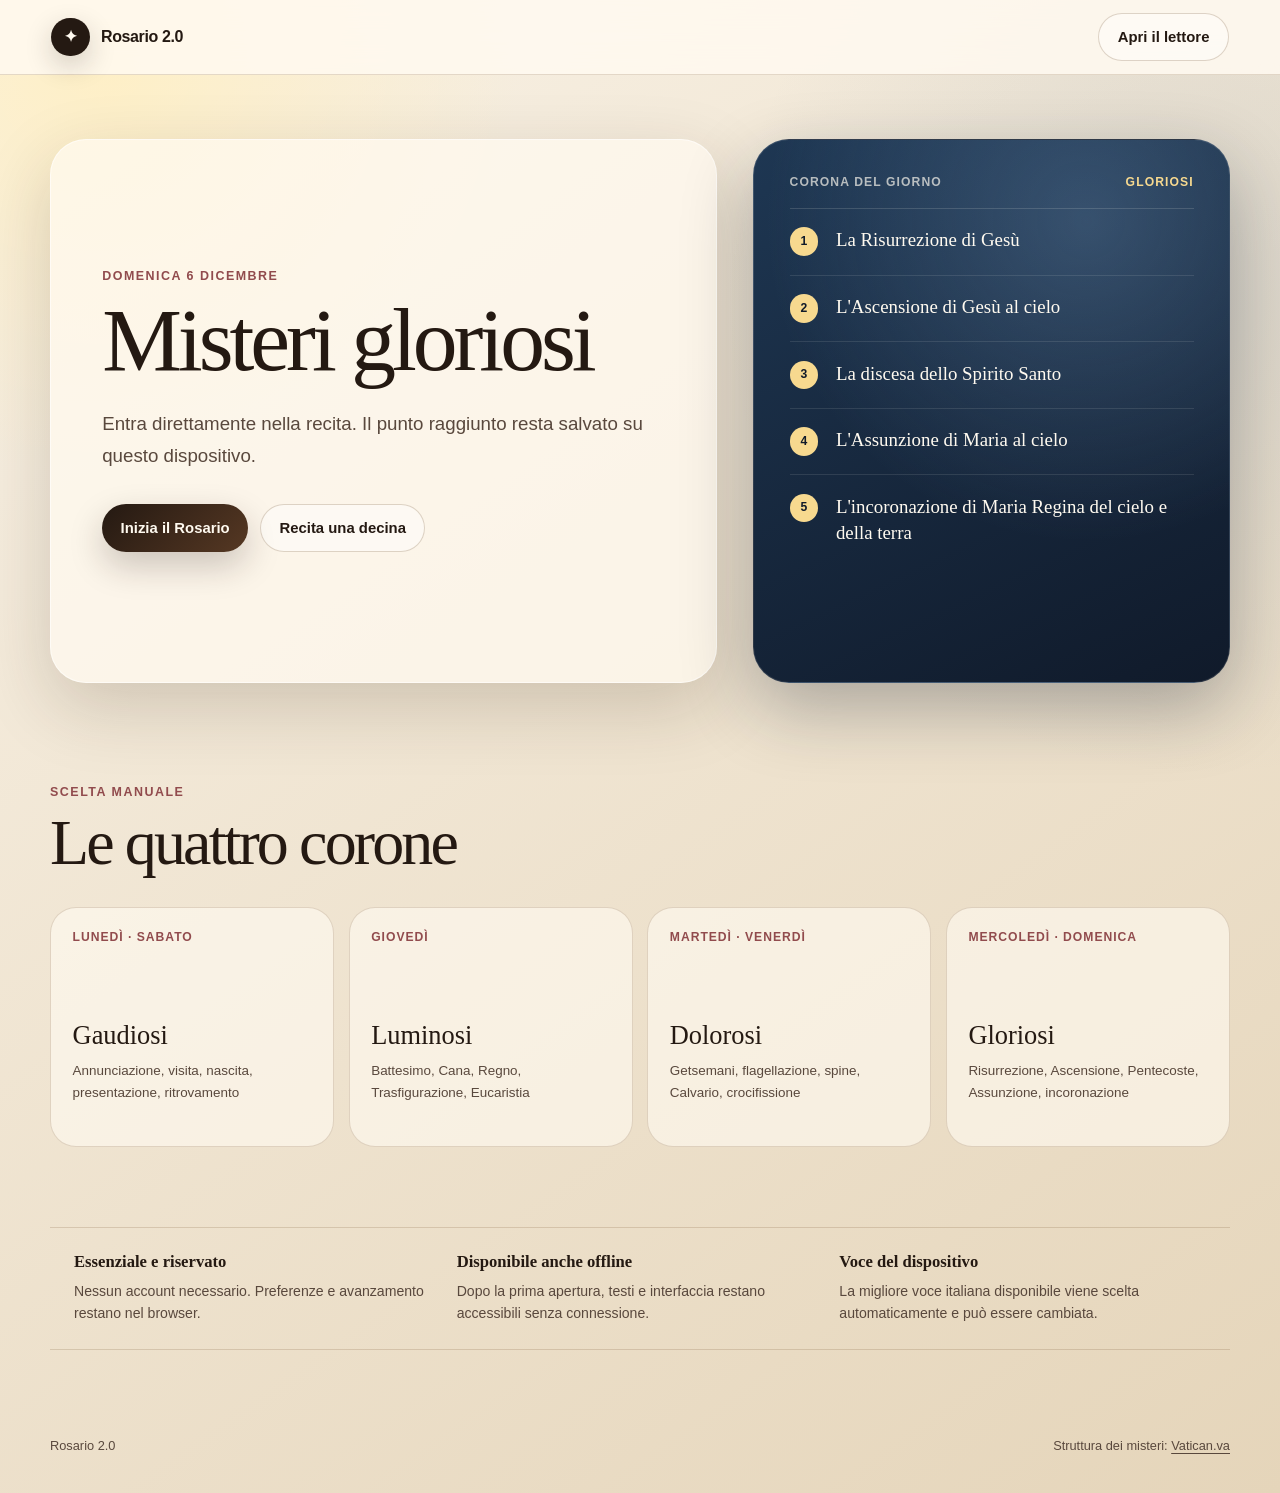
==== commit ca279065: "Complete rosary experience and improve speech playback" ====
--- a/index.html
+++ b/index.html
@@ -3,163 +3,119 @@
   <head>
     <meta charset="UTF-8" />
     <meta name="viewport" content="width=device-width, initial-scale=1.0, viewport-fit=cover" />
+    <meta name="theme-color" content="#17263a" />
     <meta
       name="description"
-      content="Rosario 2.0, una webapp statica per accompagnare la recita del Rosario con audio, grani interattivi e meditazioni."
+      content="Recita il Rosario con i misteri del giorno, grani interattivi, guida vocale e avanzamento salvato sul dispositivo."
     />
     <title>Rosario 2.0</title>
-    <link rel="preconnect" href="https://fonts.googleapis.com" />
-    <link rel="preconnect" href="https://fonts.gstatic.com" crossorigin />
-    <link
-      href="https://fonts.googleapis.com/css2?family=Castoro+Titling&family=Libre+Baskerville:wght@400;700&family=Manrope:wght@400;600;700;800&display=swap"
-      rel="stylesheet"
-    />
+    <link rel="icon" href="assets/app-icon.svg" type="image/svg+xml" />
+    <link rel="manifest" href="manifest.webmanifest" />
     <link rel="stylesheet" href="styles.css" />
   </head>
-  <body>
-    <div class="ambient ambient-one"></div>
-    <div class="ambient ambient-two"></div>
-    <div class="grain-overlay"></div>
-
+  <body class="home-page">
     <header class="topbar">
-      <a class="brand" href="#home" aria-label="Rosario 2.0 home">
-        <span class="brand-mark">✦</span>
+      <a class="brand" href="index.html" aria-label="Rosario 2.0, pagina iniziale">
+        <span class="brand-mark" aria-hidden="true">✦</span>
         <span>Rosario 2.0</span>
       </a>
-      <nav class="nav" aria-label="Sezioni principali">
-        <a href="#home">Home</a>
-        <a href="#app">App</a>
-        <a href="rosario.html">Rosario</a>
-      </nav>
-      <button class="ghost-button" id="openAppButton" type="button">Entra</button>
+      <a class="topbar-action" href="rosario.html">Apri il lettore</a>
     </header>
 
-    <main>
-      <section class="hero" id="home">
-        <div class="hero-copy">
-          <p class="eyebrow">prototipo static site</p>
-          <h1>Una corona digitale, lenta come una candela accesa.</h1>
-          <p class="hero-text">
-            Una prima versione semplice per recitare il Rosario, con guida vocale
-            del browser, grani sincronizzati e una modalità test ispirata a Maria
-            che scioglie i nodi.
+    <main class="home-main">
+      <section class="today-section" aria-labelledby="todayTitle">
+        <div class="today-copy">
+          <p class="eyebrow" id="todayDate">Rosario di oggi</p>
+          <h1 id="todayTitle">Misteri del giorno</h1>
+          <p class="today-intro">
+            Entra direttamente nella recita. Il punto raggiunto resta salvato su questo dispositivo.
           </p>
-          <div class="hero-actions">
-            <a class="primary-button" id="startJourneyButton" href="rosario.html">
-              Apri il Rosario
+
+          <div class="home-actions">
+            <a class="primary-button" href="rosario.html?mode=full&amp;set=auto&amp;restart=1">
+              Inizia il Rosario
             </a>
-            <a class="secondary-link" href="#app">Guarda le sezioni</a>
+            <a class="secondary-button" href="rosario.html?mode=short&amp;set=auto&amp;restart=1">
+              Recita una decina
+            </a>
+          </div>
+
+          <div class="resume-banner" id="resumeBanner" hidden>
+            <div>
+              <span>Recita in corso</span>
+              <strong id="resumeLabel">Riprendi da dove eri arrivato</strong>
+            </div>
+            <a href="rosario.html" id="resumeLink">Riprendi</a>
           </div>
         </div>
 
-        <div class="hero-card" aria-label="Anteprima della corona">
-          <div class="halo"></div>
-          <div class="mini-rosary" aria-hidden="true">
-            <span></span><span></span><span></span><span></span><span></span>
-            <span></span><span></span><span></span><span></span><span></span>
-            <span></span><span></span>
+        <aside class="today-card" aria-label="Misteri previsti oggi">
+          <div class="today-card-heading">
+            <span>Corona del giorno</span>
+            <strong id="todayShortLabel">Oggi</strong>
           </div>
-          <div class="hero-orb">
-            <span>Maria</span>
-            <strong>sciogli i nodi</strong>
-          </div>
-          <p>Login con Clerk previsto nella prossima fase.</p>
+          <ol id="todayMysteryList">
+            <li>Caricamento dei misteri…</li>
+          </ol>
+        </aside>
+      </section>
+
+      <section class="choose-section" aria-labelledby="chooseTitle">
+        <div class="section-heading">
+          <p class="eyebrow">Scelta manuale</p>
+          <h2 id="chooseTitle">Le quattro corone</h2>
+        </div>
+
+        <div class="mystery-grid">
+          <a class="mystery-card" href="rosario.html?set=joyful&amp;mode=full&amp;restart=1">
+            <span>lunedì · sabato</span>
+            <strong>Gaudiosi</strong>
+            <small>Annunciazione, visita, nascita, presentazione, ritrovamento</small>
+          </a>
+          <a class="mystery-card" href="rosario.html?set=luminous&amp;mode=full&amp;restart=1">
+            <span>giovedì</span>
+            <strong>Luminosi</strong>
+            <small>Battesimo, Cana, Regno, Trasfigurazione, Eucaristia</small>
+          </a>
+          <a class="mystery-card" href="rosario.html?set=sorrowful&amp;mode=full&amp;restart=1">
+            <span>martedì · venerdì</span>
+            <strong>Dolorosi</strong>
+            <small>Getsemani, flagellazione, spine, Calvario, crocifissione</small>
+          </a>
+          <a class="mystery-card" href="rosario.html?set=glorious&amp;mode=full&amp;restart=1">
+            <span>mercoledì · domenica</span>
+            <strong>Gloriosi</strong>
+            <small>Risurrezione, Ascensione, Pentecoste, Assunzione, incoronazione</small>
+          </a>
         </div>
       </section>
 
-      <section class="app-shell" id="app">
-        <aside class="sidebar" aria-label="Menu applicazione">
-          <div>
-            <p class="eyebrow">dashboard</p>
-            <h2>Spazi dell’app</h2>
-          </div>
-          <button class="section-tab active" data-section="rosario" type="button">
-            <span>01</span> Rosario
-          </button>
-          <button class="section-tab" data-section="misteri" type="button">
-            <span>02</span> Misteri
-          </button>
-          <button class="section-tab" data-section="intenzioni" type="button">
-            <span>03</span> Intenzioni
-          </button>
-          <button class="section-tab" data-section="diario" type="button">
-            <span>04</span> Diario
-          </button>
-          <button class="section-tab" data-section="profilo" type="button">
-            <span>05</span> Profilo
-          </button>
-        </aside>
-
-        <section class="workspace">
-          <article class="panel active" id="panel-rosario">
-            <div class="panel-heading">
-              <div>
-                <p class="eyebrow">pagina dedicata</p>
-                <h2>Rosario</h2>
-              </div>
-              <span class="status-pill">Mobile-first</span>
-            </div>
-
-            <div class="rosary-teaser" id="rosario">
-              <div class="rosary-teaser-orb" aria-hidden="true">
-                <span></span><span></span><span></span><span></span><span></span>
-                <span></span><span></span><span></span><span></span><span></span>
-              </div>
-              <div>
-                <h3>Una sezione solo per pregare.</h3>
-                <p>
-                  Ho separato la recita in una pagina pulita: corona grande,
-                  testo leggibile e comandi sempre raggiungibili col pollice.
-                </p>
-                <a class="primary-button" href="rosario.html">Vai al Rosario</a>
-              </div>
-            </div>
-          </article>
-
-          <article class="panel" id="panel-misteri">
-            <p class="eyebrow">placeholder</p>
-            <h2>Misteri</h2>
-            <p>
-              Qui arriverà il calendario dei misteri, con selezione automatica per
-              giorno della settimana e testi meditativi personalizzabili.
-            </p>
-          </article>
-
-          <article class="panel" id="panel-intenzioni">
-            <p class="eyebrow">placeholder</p>
-            <h2>Intenzioni</h2>
-            <p>
-              Uno spazio per salvare intenzioni, “nodi” e grazie ricevute. In fase
-              login potrà essere collegato al profilo utente.
-            </p>
-          </article>
-
-          <article class="panel" id="panel-diario">
-            <p class="eyebrow">placeholder</p>
-            <h2>Diario</h2>
-            <p>
-              Storico delle recite, streak dolce e zero gamification aggressiva:
-              più ritmo spirituale, meno app che ti sgrida.
-            </p>
-          </article>
-
-          <article class="panel" id="panel-profilo">
-            <p class="eyebrow">placeholder</p>
-            <h2>Profilo</h2>
-            <p>
-              Area pronta per Clerk: accesso, preferenze voce, lingua, tema e
-              sincronizzazione cloud.
-            </p>
-          </article>
-        </section>
+      <section class="privacy-note" aria-label="Funzionamento e riservatezza">
+        <div>
+          <strong>Essenziale e riservato</strong>
+          <p>Nessun account necessario. Preferenze e avanzamento restano nel browser.</p>
+        </div>
+        <div>
+          <strong>Disponibile anche offline</strong>
+          <p>Dopo la prima apertura, testi e interfaccia restano accessibili senza connessione.</p>
+        </div>
+        <div>
+          <strong>Voce del dispositivo</strong>
+          <p>La migliore voce italiana disponibile viene scelta automaticamente e può essere cambiata.</p>
+        </div>
       </section>
     </main>
 
     <footer class="footer">
-      <span>Rosario 2.0 · static prototype</span>
-      <span>Fonti di struttura: Vatican.va e Radio Maria, vedi README.</span>
+      <span>Rosario 2.0</span>
+      <span>
+        Struttura dei misteri:
+        <a href="https://www.vatican.va/special/rosary/documents/misteri.html">Vatican.va</a>
+      </span>
     </footer>
 
-    <script src="app.js" defer></script>
+    <script src="rosary-data.js"></script>
+    <script src="home.js" defer></script>
+    <script src="pwa.js" defer></script>
   </body>
 </html>
--- a/styles.css
+++ b/styles.css
@@ -1,15 +1,19 @@
 :root {
-  --ink: #22150f;
-  --muted: #6b554a;
-  --paper: #fff7ea;
-  --paper-soft: rgba(255, 247, 234, 0.78);
-  --gold: #d6a34a;
-  --gold-dark: #8d5f1a;
-  --rose: #a94f50;
-  --blue: #1e3a5f;
-  --night: #101726;
-  --shadow: 0 28px 90px rgba(46, 28, 14, 0.22);
-  --radius: 30px;
+  color-scheme: light;
+  --ink: #241912;
+  --ink-soft: #59483d;
+  --paper: #fffaf0;
+  --paper-deep: #efe1c9;
+  --gold: #d7a84d;
+  --gold-light: #f7d98f;
+  --gold-dark: #855b20;
+  --rose: #914b4d;
+  --night: #101a2a;
+  --night-soft: #1e3753;
+  --line: rgba(104, 69, 29, 0.18);
+  --shadow: 0 24px 70px rgba(51, 34, 19, 0.18);
+  --serif: Georgia, "Times New Roman", serif;
+  --sans: Inter, ui-sans-serif, -apple-system, BlinkMacSystemFont, "Segoe UI", sans-serif;
 }
 
 * {
@@ -17,25 +21,35 @@
 }
 
 html {
+  min-width: 320px;
   scroll-behavior: smooth;
 }
 
 body {
+  min-width: 320px;
   min-height: 100vh;
   margin: 0;
   color: var(--ink);
   background:
-    radial-gradient(circle at 18% 18%, rgba(255, 225, 163, 0.42), transparent 26rem),
-    radial-gradient(circle at 85% 5%, rgba(154, 74, 73, 0.2), transparent 24rem),
-    linear-gradient(135deg, #fff6e7 0%, #ead9bf 45%, #c6b190 100%);
-  font-family: "Manrope", sans-serif;
-  overflow-x: hidden;
+    radial-gradient(circle at 8% 4%, rgba(255, 239, 194, 0.88), transparent 26rem),
+    radial-gradient(circle at 94% 20%, rgba(105, 130, 159, 0.16), transparent 30rem),
+    linear-gradient(145deg, #f9f2e6 0%, #e5d5ba 100%);
+  font-family: var(--sans);
 }
 
 button,
 input,
-select {
+select,
+textarea {
   font: inherit;
+}
+
+button,
+a,
+select,
+summary,
+input[type="checkbox"] {
+  -webkit-tap-highlight-color: transparent;
 }
 
 button {
@@ -47,41 +61,30 @@
   text-decoration: none;
 }
 
-.ambient {
-  position: fixed;
-  z-index: -3;
-  border-radius: 999px;
-  filter: blur(12px);
-  opacity: 0.65;
-  pointer-events: none;
-}
-
-.ambient-one {
-  width: 32rem;
-  height: 32rem;
-  left: -8rem;
-  top: 18rem;
-  background: radial-gradient(circle, rgba(214, 163, 74, 0.34), transparent 68%);
-}
-
-.ambient-two {
-  width: 40rem;
-  height: 40rem;
-  right: -14rem;
-  top: 8rem;
-  background: radial-gradient(circle, rgba(30, 58, 95, 0.2), transparent 64%);
-}
-
-.grain-overlay {
-  position: fixed;
-  inset: 0;
-  z-index: -2;
-  pointer-events: none;
-  opacity: 0.14;
-  background-image:
-    linear-gradient(115deg, rgba(34, 21, 15, 0.08) 1px, transparent 1px),
-    linear-gradient(25deg, rgba(34, 21, 15, 0.05) 1px, transparent 1px);
-  background-size: 34px 34px, 19px 19px;
+button:focus-visible,
+a:focus-visible,
+select:focus-visible,
+textarea:focus-visible,
+summary:focus-visible,
+input:focus-visible {
+  outline: 3px solid rgba(145, 75, 77, 0.48);
+  outline-offset: 3px;
+}
+
+[hidden] {
+  display: none !important;
+}
+
+.sr-only {
+  position: absolute;
+  width: 1px;
+  height: 1px;
+  padding: 0;
+  margin: -1px;
+  overflow: hidden;
+  clip: rect(0, 0, 0, 0);
+  white-space: nowrap;
+  border: 0;
 }
 
 .topbar {
@@ -91,952 +94,1143 @@
   display: flex;
   align-items: center;
   justify-content: space-between;
+  min-height: 4.5rem;
   gap: 1rem;
-  padding: 1.1rem clamp(1rem, 4vw, 4rem);
-  backdrop-filter: blur(22px);
-  background: rgba(255, 247, 234, 0.72);
-  border-bottom: 1px solid rgba(141, 95, 26, 0.18);
-}
-
-.brand,
-.nav,
-.hero-actions,
-.controls,
-.settings-row,
-.panel-heading,
-.card-topline,
-.footer {
-  display: flex;
+  padding: 0.8rem clamp(1rem, 4vw, 4rem);
+  border-bottom: 1px solid var(--line);
+  background: rgba(255, 250, 240, 0.86);
+  backdrop-filter: blur(20px);
+}
+
+.brand {
+  display: inline-flex;
   align-items: center;
-}
-
-.brand {
-  gap: 0.7rem;
+  gap: 0.72rem;
+  min-height: 2.75rem;
   font-weight: 800;
-  letter-spacing: -0.03em;
+  letter-spacing: -0.025em;
 }
 
 .brand-mark {
   display: grid;
   place-items: center;
-  width: 2.3rem;
-  height: 2.3rem;
+  width: 2.4rem;
+  height: 2.4rem;
+  flex: 0 0 auto;
   color: var(--paper);
   background: var(--ink);
   border-radius: 50%;
-  box-shadow: 0 10px 30px rgba(34, 21, 15, 0.24);
-}
-
-.nav {
-  gap: 1.2rem;
-  color: var(--muted);
-  font-size: 0.92rem;
-  font-weight: 700;
-}
-
-.nav a:hover {
-  color: var(--ink);
-}
-
-.ghost-button,
-.primary-button {
-  border: 0;
-  border-radius: 999px;
-  padding: 0.85rem 1.15rem;
-  font-weight: 800;
-}
-
-.primary-button {
+  box-shadow: 0 10px 28px rgba(36, 25, 18, 0.2);
+}
+
+.topbar-action,
+.primary-button,
+.secondary-button {
   display: inline-flex;
   align-items: center;
   justify-content: center;
+  min-height: 3rem;
+  padding: 0.78rem 1.15rem;
+  border-radius: 999px;
+  font-size: 0.93rem;
+  font-weight: 800;
+}
+
+.topbar-action,
+.secondary-button {
+  color: var(--ink);
+  border: 1px solid rgba(104, 69, 29, 0.22);
+  background: rgba(255, 255, 255, 0.44);
+}
+
+.primary-button {
   color: var(--paper);
-  background: linear-gradient(135deg, var(--ink), #563320);
-  box-shadow: 0 16px 40px rgba(34, 21, 15, 0.26);
-}
-
-.ghost-button {
-  color: var(--ink);
-  background: rgba(255, 255, 255, 0.42);
-  border: 1px solid rgba(141, 95, 26, 0.2);
-}
-
-.hero {
-  display: grid;
-  grid-template-columns: minmax(0, 1.08fr) minmax(22rem, 0.72fr);
-  gap: clamp(2rem, 5vw, 5rem);
-  min-height: 82vh;
-  padding: clamp(4rem, 9vw, 8rem) clamp(1rem, 5vw, 5rem);
-}
-
-.hero-copy {
-  align-self: center;
+  background: linear-gradient(135deg, var(--ink), #563823);
+  box-shadow: 0 14px 34px rgba(36, 25, 18, 0.22);
+}
+
+.primary-button:hover,
+.topbar-action:hover,
+.secondary-button:hover {
+  transform: translateY(-1px);
 }
 
 .eyebrow {
-  margin: 0 0 0.8rem;
+  margin: 0 0 0.7rem;
+  color: var(--rose);
+  font-size: 0.78rem;
+  font-weight: 900;
+  letter-spacing: 0.12em;
+  text-transform: uppercase;
+}
+
+/* Home */
+.home-main {
+  width: min(1180px, calc(100% - 2rem));
+  margin: 0 auto;
+  padding: clamp(2rem, 5vw, 5rem) 0 4rem;
+}
+
+.today-section {
+  display: grid;
+  grid-template-columns: minmax(0, 1.05fr) minmax(20rem, 0.75fr);
+  align-items: stretch;
+  gap: clamp(1rem, 3vw, 2.25rem);
+}
+
+.today-copy {
+  display: flex;
+  flex-direction: column;
+  justify-content: center;
+  min-height: 34rem;
+  padding: clamp(1.5rem, 4vw, 4.5rem);
+  border: 1px solid rgba(255, 255, 255, 0.58);
+  border-radius: 36px;
+  background: rgba(255, 250, 240, 0.72);
+  box-shadow: var(--shadow);
+}
+
+.today-copy h1,
+.section-heading h2 {
+  margin: 0;
+  font-family: var(--serif);
+  font-weight: 400;
+  letter-spacing: -0.045em;
+  line-height: 1.02;
+}
+
+.today-copy h1 {
+  max-width: 12ch;
+  font-size: clamp(2.8rem, 7vw, 6.6rem);
+}
+
+.today-intro {
+  max-width: 41rem;
+  margin: 1.4rem 0 0;
+  color: var(--ink-soft);
+  font-size: clamp(1rem, 2vw, 1.17rem);
+  line-height: 1.72;
+}
+
+.home-actions {
+  display: flex;
+  flex-wrap: wrap;
+  gap: 0.75rem;
+  margin-top: 2rem;
+}
+
+.resume-banner {
+  display: flex;
+  align-items: center;
+  justify-content: space-between;
+  gap: 1rem;
+  margin-top: 1.4rem;
+  padding: 1rem 1.05rem;
+  color: #fffaf0;
+  border-radius: 20px;
+  background: var(--night);
+}
+
+.resume-banner div {
+  display: grid;
+  gap: 0.25rem;
+}
+
+.resume-banner span {
+  color: rgba(255, 250, 240, 0.68);
+  font-size: 0.76rem;
+  font-weight: 800;
+  letter-spacing: 0.08em;
+  text-transform: uppercase;
+}
+
+.resume-banner strong {
+  font-family: var(--serif);
+  font-size: 1rem;
+  font-weight: 400;
+}
+
+.resume-banner a {
+  flex: 0 0 auto;
+  padding: 0.7rem 0.9rem;
+  color: var(--night);
+  border-radius: 999px;
+  background: var(--gold-light);
+  font-size: 0.86rem;
+  font-weight: 900;
+}
+
+.today-card {
+  min-width: 0;
+  padding: clamp(1.4rem, 3vw, 2.2rem);
+  overflow: hidden;
+  color: var(--paper);
+  border: 1px solid rgba(255, 255, 255, 0.12);
+  border-radius: 36px;
+  background:
+    radial-gradient(circle at 70% 15%, rgba(111, 148, 186, 0.34), transparent 20rem),
+    linear-gradient(155deg, var(--night-soft), var(--night));
+  box-shadow: 0 26px 70px rgba(16, 26, 42, 0.3);
+}
+
+.today-card-heading {
+  display: flex;
+  align-items: center;
+  justify-content: space-between;
+  gap: 1rem;
+  padding-bottom: 1.2rem;
+  border-bottom: 1px solid rgba(255, 250, 240, 0.14);
+  color: rgba(255, 250, 240, 0.68);
+  font-size: 0.76rem;
+  font-weight: 900;
+  letter-spacing: 0.09em;
+  text-transform: uppercase;
+}
+
+.today-card-heading strong {
+  color: var(--gold-light);
+}
+
+.today-card ol {
+  display: grid;
+  gap: 0;
+  margin: 0;
+  padding: 0;
+  list-style: none;
+  counter-reset: mystery;
+}
+
+.today-card li {
+  display: grid;
+  grid-template-columns: 2.2rem 1fr;
+  gap: 0.7rem;
+  align-items: start;
+  padding: 1.15rem 0;
+  border-bottom: 1px solid rgba(255, 250, 240, 0.1);
+  font-family: var(--serif);
+  font-size: clamp(1rem, 1.8vw, 1.18rem);
+  line-height: 1.42;
+  counter-increment: mystery;
+}
+
+.today-card li::before {
+  display: grid;
+  place-items: center;
+  width: 1.8rem;
+  height: 1.8rem;
+  content: counter(mystery);
+  color: var(--night);
+  border-radius: 50%;
+  background: var(--gold-light);
+  font-family: var(--sans);
+  font-size: 0.76rem;
+  font-weight: 900;
+}
+
+.today-card li:last-child {
+  border-bottom: 0;
+}
+
+.choose-section {
+  padding: clamp(4rem, 8vw, 7rem) 0 2rem;
+}
+
+.section-heading h2 {
+  font-size: clamp(2.2rem, 5vw, 4.4rem);
+}
+
+.mystery-grid {
+  display: grid;
+  grid-template-columns: repeat(4, minmax(0, 1fr));
+  gap: 0.9rem;
+  margin-top: 2rem;
+}
+
+.mystery-card {
+  display: flex;
+  flex-direction: column;
+  min-height: 15rem;
+  padding: 1.35rem;
+  border: 1px solid var(--line);
+  border-radius: 26px;
+  background: rgba(255, 250, 240, 0.62);
+  transition: transform 180ms ease, box-shadow 180ms ease, background 180ms ease;
+}
+
+.mystery-card:hover {
+  transform: translateY(-4px);
+  background: rgba(255, 250, 240, 0.88);
+  box-shadow: 0 20px 45px rgba(51, 34, 19, 0.13);
+}
+
+.mystery-card > span {
   color: var(--rose);
   font-size: 0.76rem;
   font-weight: 900;
-  letter-spacing: 0.2em;
+  letter-spacing: 0.08em;
   text-transform: uppercase;
 }
 
-h1,
-h2,
-h3 {
-  margin: 0;
-  line-height: 0.96;
-}
-
-h1 {
-  max-width: 12ch;
-  font-family: "Castoro Titling", serif;
-  font-size: clamp(3.4rem, 10vw, 8.6rem);
-  letter-spacing: -0.08em;
-}
-
-h2 {
-  font-family: "Libre Baskerville", serif;
-  font-size: clamp(2rem, 4vw, 4.4rem);
-  letter-spacing: -0.06em;
-}
-
-h3 {
-  font-family: "Libre Baskerville", serif;
-  font-size: clamp(1.5rem, 3vw, 2.4rem);
-  letter-spacing: -0.04em;
-}
-
-.hero-text {
-  max-width: 43rem;
-  color: var(--muted);
-  font-family: "Libre Baskerville", serif;
-  font-size: clamp(1.05rem, 1.9vw, 1.35rem);
-  line-height: 1.8;
-}
-
-.hero-actions {
+.mystery-card > strong {
+  margin-top: auto;
+  font-family: var(--serif);
+  font-size: 1.65rem;
+  font-weight: 400;
+}
+
+.mystery-card > small {
+  min-height: 4.8em;
+  margin-top: 0.6rem;
+  color: var(--ink-soft);
+  font-size: 0.84rem;
+  line-height: 1.58;
+}
+
+.privacy-note {
+  display: grid;
+  grid-template-columns: repeat(3, minmax(0, 1fr));
+  gap: 1rem;
+  margin-top: 3rem;
+  padding: 1.5rem;
+  border-top: 1px solid var(--line);
+  border-bottom: 1px solid var(--line);
+}
+
+.privacy-note strong {
+  font-family: var(--serif);
+  font-size: 1.04rem;
+}
+
+.privacy-note p {
+  margin: 0.45rem 0 0;
+  color: var(--ink-soft);
+  font-size: 0.88rem;
+  line-height: 1.6;
+}
+
+.footer {
+  display: flex;
+  align-items: center;
+  justify-content: space-between;
+  gap: 1rem;
+  width: min(1180px, calc(100% - 2rem));
+  margin: 0 auto;
+  padding: 1.5rem 0 2.5rem;
+  color: var(--ink-soft);
+  font-size: 0.8rem;
+}
+
+.footer a {
+  text-decoration: underline;
+  text-underline-offset: 0.2em;
+}
+
+/* Lettore */
+.reader-page {
+  height: 100svh;
+  min-height: 34rem;
+  overflow: hidden;
+}
+
+.reader-topbar {
+  position: relative;
+  height: 4.5rem;
+}
+
+.reader-context {
+  display: grid;
+  justify-items: end;
+  min-width: 0;
+  gap: 0.15rem;
+}
+
+.reader-context span {
+  color: var(--ink-soft);
+  font-family: var(--serif);
+  font-size: 0.9rem;
+}
+
+.reader-context strong {
+  max-width: min(45vw, 22rem);
+  overflow: hidden;
+  color: var(--gold-dark);
+  font-size: 0.73rem;
+  letter-spacing: 0.04em;
+  text-overflow: ellipsis;
+  text-transform: uppercase;
+  white-space: nowrap;
+}
+
+.reader-main {
+  width: min(1220px, 100%);
+  height: calc(100svh - 4.5rem);
+  margin: 0 auto;
+  padding: clamp(0.65rem, 1.6vw, 1.15rem);
+}
+
+.reader-layout {
+  display: grid;
+  grid-template-columns: minmax(0, 1fr) clamp(14rem, 24vw, 18rem);
+  gap: clamp(0.6rem, 1.5vw, 1rem);
+  width: 100%;
+  height: 100%;
+}
+
+.prayer-panel {
+  display: grid;
+  grid-template-rows: minmax(0, 1fr) auto;
+  min-width: 0;
+  min-height: 0;
+  overflow: hidden;
+  border: 1px solid rgba(255, 255, 255, 0.62);
+  border-radius: 30px;
+  background: rgba(255, 252, 246, 0.86);
+  box-shadow: var(--shadow);
+}
+
+.prayer-scroll {
+  min-height: 0;
+  padding: clamp(1.25rem, 3.5vw, 3rem);
+  overflow-x: hidden;
+  overflow-y: auto;
+  overscroll-behavior: contain;
+  scrollbar-color: rgba(133, 91, 32, 0.36) transparent;
+  scrollbar-width: thin;
+}
+
+.card-topline,
+.step-heading {
+  display: flex;
+  align-items: center;
+  justify-content: space-between;
+  gap: 0.8rem;
+}
+
+.card-topline {
+  color: var(--gold-dark);
+  font-size: 0.76rem;
+  font-weight: 900;
+  letter-spacing: 0.08em;
+  text-transform: uppercase;
+}
+
+.step-heading {
+  justify-content: flex-start;
+  margin-top: clamp(1.6rem, 4vh, 3rem);
+}
+
+.step-heading > span {
+  color: var(--rose);
+  font-size: 0.78rem;
+  font-weight: 900;
+  letter-spacing: 0.1em;
+  text-transform: uppercase;
+}
+
+.step-heading > strong {
+  padding: 0.42rem 0.7rem;
+  color: var(--paper);
+  border-radius: 999px;
+  background: var(--ink);
+  font-size: 0.8rem;
+  letter-spacing: 0.02em;
+}
+
+.prayer-panel h1 {
+  max-width: 17ch;
+  margin: 1rem 0 0;
+  font-family: var(--serif);
+  font-size: clamp(2.15rem, 5vw, 4.8rem);
+  font-weight: 400;
+  letter-spacing: -0.045em;
+  line-height: 1.03;
+}
+
+#prayerText {
+  width: min(47rem, 100%);
+  margin: 1.25rem 0 0;
+  color: #4b3a30;
+  font-family: var(--serif);
+  font-size: clamp(1.08rem, 1.75vw, 1.34rem);
+  line-height: 1.78;
+}
+
+.progress-wrap {
+  display: grid;
+  grid-template-columns: minmax(0, 1fr) auto;
+  align-items: center;
+  gap: 0.75rem;
+  margin-top: clamp(1.8rem, 5vh, 3.5rem);
+}
+
+.progress-bar {
+  height: 0.45rem;
+  overflow: hidden;
+  border-radius: 999px;
+  background: rgba(133, 91, 32, 0.13);
+}
+
+.progress-bar span {
+  display: block;
+  width: 0;
+  height: 100%;
+  border-radius: inherit;
+  background: linear-gradient(90deg, var(--rose), var(--gold));
+  transition: width 220ms ease;
+}
+
+#progressLabel {
+  min-width: 2.6rem;
+  color: var(--ink-soft);
+  font-size: 0.78rem;
+  font-weight: 800;
+  text-align: right;
+}
+
+.prayer-settings {
+  margin-top: 1.4rem;
+  border-top: 1px solid var(--line);
+}
+
+.prayer-settings summary {
+  display: flex;
+  align-items: center;
+  min-height: 3.25rem;
+  padding: 0.8rem 0 0;
+  color: var(--ink-soft);
+  font-size: 0.88rem;
+  font-weight: 850;
+  cursor: pointer;
+}
+
+.prayer-settings summary::marker {
+  color: var(--gold-dark);
+}
+
+.settings-content {
+  display: grid;
+  gap: 1rem;
+  padding-top: 1rem;
+}
+
+.settings-grid {
+  display: grid;
+  grid-template-columns: repeat(2, minmax(0, 1fr));
+  gap: 0.8rem;
+}
+
+.field {
+  display: grid;
+  gap: 0.45rem;
+  min-width: 0;
+  color: var(--ink-soft);
+  font-size: 0.82rem;
+  font-weight: 800;
+}
+
+.field > span {
+  display: flex;
   flex-wrap: wrap;
-  gap: 1rem;
-  margin-top: 2rem;
-}
-
-.secondary-link {
+  gap: 0.35rem;
+}
+
+.field small {
+  color: #746459;
+  font-size: 0.76rem;
+  font-weight: 600;
+}
+
+.field select,
+.field textarea {
+  width: 100%;
+  min-height: 3rem;
+  color: var(--ink);
+  border: 1px solid rgba(104, 69, 29, 0.22);
+  border-radius: 14px;
+  background: rgba(255, 255, 255, 0.58);
+}
+
+.field select {
+  padding: 0 2.25rem 0 0.8rem;
+}
+
+.field textarea {
+  padding: 0.8rem;
+  resize: vertical;
+  line-height: 1.5;
+}
+
+.switch-field,
+.checkbox-field {
+  display: flex;
+  align-items: center;
+  gap: 0.7rem;
+  min-height: 3rem;
+  padding: 0.65rem 0.8rem;
+  color: var(--ink-soft);
+  border: 1px solid rgba(104, 69, 29, 0.18);
+  border-radius: 14px;
+  background: rgba(255, 255, 255, 0.38);
+  font-size: 0.82rem;
+  cursor: pointer;
+}
+
+.switch-field input,
+.checkbox-field input {
+  width: 1.15rem;
+  height: 1.15rem;
+  flex: 0 0 auto;
+  accent-color: var(--rose);
+}
+
+.switch-field > span {
+  display: grid;
+  gap: 0.12rem;
+}
+
+.switch-field strong {
+  color: var(--ink);
+  font-size: 0.82rem;
+}
+
+.switch-field small {
+  font-size: 0.74rem;
+}
+
+.intention-box {
+  display: grid;
+  gap: 0.65rem;
+  padding: 0.9rem;
+  border: 1px solid rgba(145, 75, 77, 0.16);
+  border-radius: 18px;
+  background: rgba(145, 75, 77, 0.045);
+}
+
+.checkbox-field {
+  min-height: 2.5rem;
+  padding: 0.35rem 0;
+  border: 0;
+  background: transparent;
+}
+
+.checkbox-field input:disabled + span {
+  opacity: 0.52;
+}
+
+.text-button {
+  justify-self: start;
+  min-height: 2.75rem;
+  padding: 0.6rem 0;
+  border: 0;
+  background: transparent;
+  font-size: 0.82rem;
+  font-weight: 800;
+  text-decoration: underline;
+  text-underline-offset: 0.25em;
+}
+
+.danger-text {
+  color: #7b3437;
+}
+
+.reader-player {
+  position: relative;
+  z-index: 5;
+  display: grid;
+  grid-template-columns: minmax(4.2rem, 0.75fr) minmax(7rem, 1.5fr) minmax(4.2rem, 0.75fr);
+  gap: 0.5rem;
+  padding: 0.65rem;
+  padding-bottom: max(0.65rem, env(safe-area-inset-bottom));
+  border-top: 1px solid var(--line);
+  background: rgba(255, 250, 240, 0.94);
+  backdrop-filter: blur(18px);
+}
+
+.reader-player button {
+  min-height: 3.4rem;
+  border: 0;
+  border-radius: 18px;
+  font-weight: 850;
+}
+
+.player-side {
+  display: flex;
+  align-items: center;
+  justify-content: center;
+  gap: 0.35rem;
+  color: var(--ink);
+  background: rgba(36, 25, 18, 0.06);
+}
+
+.player-side > span {
+  font-size: 1.6rem;
+  line-height: 1;
+}
+
+.player-side small {
+  font-size: 0.74rem;
+}
+
+.reader-player button:disabled {
+  cursor: default;
+  opacity: 0.38;
+}
+
+.play-button {
+  display: flex;
+  align-items: center;
+  justify-content: center;
+  gap: 0.65rem;
+  color: var(--paper);
+  background: linear-gradient(135deg, var(--ink), #563823);
+  box-shadow: 0 12px 28px rgba(36, 25, 18, 0.22);
+}
+
+.play-button.is-playing {
+  background: linear-gradient(135deg, var(--rose), #6f3336);
+}
+
+.play-icon {
+  min-width: 1rem;
+  font-size: 0.9rem;
+}
+
+.bead-stage {
+  position: relative;
+  display: grid;
+  grid-template-rows: auto minmax(0, 1fr) auto;
+  min-width: 0;
+  min-height: 0;
+  height: 100%;
+  overflow: hidden;
+  color: var(--paper);
+  border: 1px solid rgba(255, 250, 240, 0.14);
+  border-radius: 30px;
+  background:
+    radial-gradient(circle at 45% 26%, rgba(93, 130, 165, 0.36), transparent 42%),
+    linear-gradient(165deg, var(--night-soft), var(--night) 72%);
+  box-shadow: 0 26px 70px rgba(16, 26, 42, 0.3);
+}
+
+.strand-topline,
+.strand-caption {
+  position: relative;
+  z-index: 2;
+  display: flex;
+  justify-content: space-between;
+  gap: 0.7rem;
+  padding: 1rem 1.1rem;
+  color: rgba(255, 250, 240, 0.7);
+  background: rgba(7, 14, 24, 0.32);
+  font-size: 0.75rem;
   font-weight: 900;
-  color: var(--blue);
-}
-
-.hero-card {
+  letter-spacing: 0.09em;
+  text-transform: uppercase;
+}
+
+.strand-topline {
+  border-bottom: 1px solid rgba(255, 250, 240, 0.1);
+}
+
+.strand-topline strong {
+  color: var(--gold-light);
+}
+
+.strand-caption {
+  display: grid;
+  min-height: 4.8rem;
+  border-top: 1px solid rgba(255, 250, 240, 0.1);
+  letter-spacing: 0.06em;
+}
+
+.strand-caption strong {
+  display: -webkit-box;
+  overflow: hidden;
+  color: var(--paper);
+  font-family: var(--serif);
+  font-size: 0.82rem;
+  font-weight: 400;
+  letter-spacing: 0;
+  line-height: 1.45;
+  text-transform: none;
+  -webkit-box-orient: vertical;
+  -webkit-line-clamp: 2;
+}
+
+.rosary-strand {
   position: relative;
-  align-self: center;
-  min-height: 35rem;
-  padding: 2rem;
+  width: 100%;
+  height: 100%;
+  min-height: 0;
+  padding-block: calc(50% - 1.9rem);
+  overflow-x: hidden;
+  overflow-y: auto;
+  overscroll-behavior: contain;
+  background:
+    linear-gradient(rgba(215, 168, 77, 0.43), rgba(215, 168, 77, 0.43))
+    calc(100% - 2.65rem) 0 / 1px 100% no-repeat;
+  scroll-behavior: smooth;
+  scroll-snap-type: y mandatory;
+  scrollbar-width: none;
+  touch-action: pan-y;
+  -webkit-overflow-scrolling: touch;
+}
+
+.rosary-strand::-webkit-scrollbar {
+  display: none;
+}
+
+.bead-row {
+  position: relative;
+  z-index: 1;
+  display: grid;
+  grid-template-columns: minmax(0, 1fr) 4.6rem;
+  align-items: center;
+  min-height: 3.8rem;
+  padding: 0.2rem 0.3rem 0.2rem 0.75rem;
+  border-radius: 18px;
+  scroll-snap-align: center;
+  scroll-snap-stop: always;
+  transition: background 180ms ease, opacity 180ms ease;
+}
+
+.bead-code {
   overflow: hidden;
-  border: 1px solid rgba(255, 255, 255, 0.5);
-  border-radius: 42px;
-  background:
-    linear-gradient(rgba(16, 23, 38, 0.1), rgba(16, 23, 38, 0.38)),
-    radial-gradient(circle at center, rgba(255, 244, 209, 0.85), rgba(141, 95, 26, 0.22) 40%, rgba(30, 58, 95, 0.46) 100%);
-  box-shadow: var(--shadow);
-}
-
-.hero-card p {
-  position: absolute;
-  left: 2rem;
-  right: 2rem;
-  bottom: 1.3rem;
-  color: rgba(255, 247, 234, 0.86);
-  font-weight: 800;
-}
-
-.halo {
-  position: absolute;
-  inset: 12%;
-  border: 1px solid rgba(255, 247, 234, 0.42);
+  color: rgba(255, 250, 240, 0.66);
+  font-size: 0.75rem;
+  font-weight: 900;
+  letter-spacing: 0.01em;
+  text-align: right;
+  text-overflow: ellipsis;
+  white-space: nowrap;
+}
+
+.bead {
+  position: relative;
+  display: grid;
+  place-items: center;
+  width: 3.6rem;
+  height: 3.6rem;
+  margin: 0 auto;
+  padding: 0;
+  color: transparent;
+  border: 0;
   border-radius: 50%;
-  animation: breathe 7s ease-in-out infinite;
-}
-
-.mini-rosary span {
-  position: absolute;
-  left: 50%;
-  top: 50%;
+  background: transparent;
+}
+
+.bead::before {
   width: 1rem;
   height: 1rem;
-  margin: -0.5rem;
+  content: "";
+  border: 1px solid rgba(255, 250, 240, 0.56);
   border-radius: 50%;
-  background: linear-gradient(145deg, #fff3cf, #9f6a20);
-  box-shadow: 0 0 18px rgba(255, 247, 234, 0.55);
-}
-
-.mini-rosary span:nth-child(1) { transform: rotate(0deg) translate(10rem); }
-.mini-rosary span:nth-child(2) { transform: rotate(30deg) translate(10rem); }
-.mini-rosary span:nth-child(3) { transform: rotate(60deg) translate(10rem); }
-.mini-rosary span:nth-child(4) { transform: rotate(90deg) translate(10rem); }
-.mini-rosary span:nth-child(5) { transform: rotate(120deg) translate(10rem); }
-.mini-rosary span:nth-child(6) { transform: rotate(150deg) translate(10rem); }
-.mini-rosary span:nth-child(7) { transform: rotate(180deg) translate(10rem); }
-.mini-rosary span:nth-child(8) { transform: rotate(210deg) translate(10rem); }
-.mini-rosary span:nth-child(9) { transform: rotate(240deg) translate(10rem); }
-.mini-rosary span:nth-child(10) { transform: rotate(270deg) translate(10rem); }
-.mini-rosary span:nth-child(11) { transform: rotate(300deg) translate(10rem); }
-.mini-rosary span:nth-child(12) { transform: rotate(330deg) translate(10rem); }
-
-.hero-orb {
-  position: absolute;
-  left: 50%;
-  top: 50%;
-  display: grid;
-  place-items: center;
-  width: 14rem;
-  height: 14rem;
-  padding: 2rem;
-  color: var(--paper);
-  text-align: center;
-  transform: translate(-50%, -50%);
-  border-radius: 50%;
-  background: rgba(16, 23, 38, 0.42);
-  border: 1px solid rgba(255, 247, 234, 0.34);
-  backdrop-filter: blur(8px);
-}
-
-.hero-orb span {
-  font-family: "Libre Baskerville", serif;
-}
-
-.hero-orb strong {
-  font-family: "Castoro Titling", serif;
-  font-size: 2.1rem;
-  line-height: 0.95;
-}
-
-.app-shell {
-  display: grid;
-  grid-template-columns: 20rem minmax(0, 1fr);
-  gap: 1.2rem;
-  padding: 1rem clamp(1rem, 5vw, 5rem) 5rem;
-}
-
-.sidebar,
-.panel,
-.prayer-card {
-  border: 1px solid rgba(141, 95, 26, 0.16);
-  border-radius: var(--radius);
-  background: var(--paper-soft);
-  box-shadow: var(--shadow);
-  backdrop-filter: blur(18px);
-}
-
-.sidebar {
-  position: sticky;
-  top: 5.5rem;
-  display: flex;
-  flex-direction: column;
-  gap: 0.8rem;
-  height: fit-content;
-  padding: 1.1rem;
-}
-
-.section-tab {
-  display: flex;
-  gap: 0.8rem;
-  align-items: center;
-  width: 100%;
-  padding: 1rem;
-  color: var(--muted);
-  text-align: left;
-  background: transparent;
-  border: 0;
-  border-radius: 18px;
-  font-weight: 900;
-}
-
-.section-tab span {
-  color: var(--gold-dark);
-  font-family: "Libre Baskerville", serif;
-}
-
-.section-tab.active {
-  color: var(--paper);
-  background: var(--ink);
-}
-
-.workspace {
-  min-width: 0;
-}
-
-.panel {
-  display: none;
-  min-height: 40rem;
-  padding: clamp(1.2rem, 3vw, 2.2rem);
-}
-
-.panel.active {
-  display: block;
-  animation: reveal 0.45s ease both;
-}
-
-.panel-heading {
-  justify-content: space-between;
-  gap: 1rem;
-  margin-bottom: 1.4rem;
-}
-
-.status-pill {
-  padding: 0.55rem 0.8rem;
-  color: var(--blue);
-  background: rgba(30, 58, 95, 0.08);
-  border-radius: 999px;
-  font-weight: 900;
-}
-
-.rosary-layout {
-  display: grid;
-  grid-template-columns: minmax(20rem, 1fr) minmax(20rem, 0.85fr);
-  gap: 1.2rem;
-  align-items: stretch;
-}
-
-.rosary-stage {
-  position: relative;
-  min-height: 39rem;
-  overflow: hidden;
-  border-radius: var(--radius);
-  background:
-    linear-gradient(rgba(16, 23, 38, 0.06), rgba(16, 23, 38, 0.36)),
-    radial-gradient(circle at 50% 38%, rgba(255, 244, 209, 0.9), rgba(214, 163, 74, 0.18) 22%, rgba(30, 58, 95, 0.72) 78%),
-    linear-gradient(160deg, #233a57, #0f1726);
-  box-shadow: inset 0 0 0 1px rgba(255, 247, 234, 0.18);
-}
-
-.moon {
-  position: absolute;
-  top: 2.4rem;
-  right: 3rem;
-  width: 5.5rem;
-  height: 5.5rem;
-  border-radius: 50%;
-  background: radial-gradient(circle at 34% 34%, #fffdf4, #ffe2a2 65%, #c48a2a);
-  box-shadow: 0 0 80px rgba(255, 232, 174, 0.8);
-}
-
-.rosary-ring {
-  position: absolute;
-  left: 50%;
-  top: 48%;
-  width: min(34rem, 86vw);
-  height: min(34rem, 86vw);
-  transform: translate(-50%, -50%);
-  border-radius: 50%;
-}
-
-.bead {
-  position: absolute;
-  left: 50%;
-  top: 50%;
-  display: grid;
-  place-items: center;
-  width: 1.05rem;
-  height: 1.05rem;
-  margin: -0.525rem;
-  color: transparent;
-  border: 1px solid rgba(255, 247, 234, 0.42);
-  border-radius: 50%;
-  background: radial-gradient(circle at 30% 28%, #fff6d7, #d5a24b 45%, #684018 100%);
-  box-shadow: 0 7px 18px rgba(0, 0, 0, 0.22);
-  transition: transform 0.25s ease, box-shadow 0.25s ease, filter 0.25s ease;
-}
-
-.bead.major {
-  width: 1.55rem;
-  height: 1.55rem;
-  margin: -0.775rem;
-  background: radial-gradient(circle at 30% 28%, #fffdf0, #f1c464 42%, #9a5d1d 100%);
-}
-
-.bead.done {
-  filter: saturate(0.65) brightness(0.82);
-}
-
-.bead.active {
-  transform: var(--bead-transform) scale(1.72);
-  box-shadow: 0 0 0 0.45rem rgba(255, 246, 211, 0.16), 0 0 34px rgba(255, 239, 186, 0.95);
-}
-
-.center-medallion {
-  position: absolute;
-  left: 50%;
-  top: 48%;
-  display: grid;
-  place-items: center;
-  width: 14rem;
-  min-height: 14rem;
-  padding: 2rem;
-  text-align: center;
-  transform: translate(-50%, -50%);
-  color: var(--paper);
-  background: rgba(16, 23, 38, 0.46);
-  border: 1px solid rgba(255, 247, 234, 0.28);
-  border-radius: 50%;
-  backdrop-filter: blur(8px);
-}
-
-.center-medallion span,
-.center-medallion small {
-  color: rgba(255, 247, 234, 0.72);
-  font-weight: 900;
-}
-
-.center-medallion strong {
-  font-family: "Libre Baskerville", serif;
-  font-size: 1.18rem;
-  line-height: 1.35;
-}
-
-.cross {
-  position: absolute;
-  left: 50%;
-  bottom: 2.8rem;
-  width: 3.3rem;
-  height: 4.7rem;
-  transform: translateX(-50%);
-}
-
-.cross span {
-  position: absolute;
-  border-radius: 999px;
-  background: linear-gradient(#fff1be, #a96e23);
-  box-shadow: 0 10px 28px rgba(0, 0, 0, 0.24);
-}
-
-.cross span:first-child {
-  left: 50%;
-  top: 0;
-  width: 0.72rem;
-  height: 100%;
-  transform: translateX(-50%);
-}
-
-.cross span:last-child {
-  left: 0;
-  top: 1.3rem;
-  width: 100%;
-  height: 0.72rem;
-}
-
-.prayer-card {
-  display: flex;
-  flex-direction: column;
-  gap: 1rem;
-  padding: 1.4rem;
-}
-
-.card-topline {
-  justify-content: space-between;
-  color: var(--rose);
-  font-size: 0.8rem;
-  font-weight: 900;
-  letter-spacing: 0.12em;
-  text-transform: uppercase;
-}
-
-#prayerText {
-  min-height: 11rem;
-  color: var(--muted);
-  font-family: "Libre Baskerville", serif;
-  font-size: 1.05rem;
-  line-height: 1.8;
-}
-
-.field {
-  display: grid;
-  gap: 0.45rem;
-  color: var(--muted);
-  font-weight: 900;
-}
-
-.field input,
-select {
-  width: 100%;
-  padding: 0.85rem 0.95rem;
-  color: var(--ink);
-  background: rgba(255, 255, 255, 0.56);
-  border: 1px solid rgba(141, 95, 26, 0.18);
-  border-radius: 16px;
-  outline: none;
-}
-
-.field input:focus,
-select:focus {
-  border-color: var(--gold-dark);
-  box-shadow: 0 0 0 4px rgba(214, 163, 74, 0.16);
-}
-
-.progress-wrap {
-  display: flex;
-  gap: 0.8rem;
-  align-items: center;
-}
-
-.progress-bar {
-  flex: 1;
-  height: 0.72rem;
-  overflow: hidden;
-  background: rgba(34, 21, 15, 0.1);
-  border-radius: 999px;
-}
-
-.progress-bar span {
-  display: block;
-  width: 0%;
-  height: 100%;
-  background: linear-gradient(90deg, var(--gold), var(--rose));
-  border-radius: inherit;
-  transition: width 0.35s ease;
-}
-
-.controls {
-  flex-wrap: wrap;
-  gap: 0.65rem;
-}
-
-.settings-row {
-  justify-content: space-between;
-  gap: 1rem;
-  padding-top: 0.7rem;
-  color: var(--muted);
-  border-top: 1px solid rgba(141, 95, 26, 0.16);
-  font-weight: 800;
-}
-
-.settings-row label {
-  display: flex;
-  gap: 0.55rem;
-  align-items: center;
-}
-
-.panel:not(#panel-rosario) {
-  color: var(--muted);
-  font-family: "Libre Baskerville", serif;
-  font-size: 1.1rem;
-  line-height: 1.8;
-}
-
-.panel:not(#panel-rosario) h2 {
-  color: var(--ink);
-  margin-bottom: 1rem;
-}
-
-.footer {
-  justify-content: space-between;
-  gap: 1rem;
-  padding: 2rem clamp(1rem, 5vw, 5rem);
-  color: var(--muted);
-  font-size: 0.9rem;
-  font-weight: 800;
-}
-
-@keyframes breathe {
-  0%, 100% {
-    transform: scale(1);
-    opacity: 0.7;
-  }
-  50% {
-    transform: scale(1.08);
-    opacity: 1;
-  }
-}
-
-@keyframes reveal {
-  from {
-    opacity: 0;
-    transform: translateY(12px);
-  }
-  to {
-    opacity: 1;
-    transform: translateY(0);
-  }
-}
-
-@media (max-width: 1050px) {
-  .hero,
-  .app-shell,
-  .rosary-layout {
+  background: radial-gradient(circle at 30% 28%, #fff5d6, #d5a14a 45%, #684018 100%);
+  box-shadow: 0 7px 18px rgba(0, 0, 0, 0.32);
+  transition: transform 180ms ease, box-shadow 180ms ease, filter 180ms ease;
+}
+
+.bead.major::before {
+  width: 1.5rem;
+  height: 1.5rem;
+  background: radial-gradient(circle at 30% 28%, #fffdec, #f0c261 42%, #95591c 100%);
+}
+
+.bead-row.done .bead::before {
+  filter: saturate(0.58) brightness(0.72);
+}
+
+.bead-row.active {
+  background: linear-gradient(90deg, transparent, rgba(255, 250, 240, 0.1));
+}
+
+.bead-row.active .bead-code {
+  color: var(--gold-light);
+  font-size: 0.84rem;
+}
+
+.bead-row.active .bead::before {
+  transform: scale(1.5);
+  box-shadow:
+    0 0 0 0.42rem rgba(255, 246, 211, 0.12),
+    0 0 28px rgba(255, 226, 143, 0.88);
+}
+
+.bead:focus-visible {
+  outline: 2px solid var(--gold-light);
+  outline-offset: -2px;
+}
+
+@media (max-width: 940px) {
+  .mystery-grid {
+    grid-template-columns: repeat(2, minmax(0, 1fr));
+  }
+
+  .privacy-note {
     grid-template-columns: 1fr;
   }
 
-  .sidebar {
-    position: static;
-  }
-}
-
-@media (max-width: 720px) {
-  .topbar,
-  .nav,
-  .settings-row,
+  .privacy-note > div + div {
+    padding-top: 1rem;
+    border-top: 1px solid var(--line);
+  }
+}
+
+@media (max-width: 760px) {
+  .topbar {
+    min-height: 4rem;
+    padding: 0.6rem 0.75rem;
+  }
+
+  .brand-mark {
+    width: 2.15rem;
+    height: 2.15rem;
+  }
+
+  .topbar-action {
+    min-height: 2.6rem;
+    padding: 0.6rem 0.85rem;
+    font-size: 0.8rem;
+  }
+
+  .home-main {
+    width: min(100% - 1rem, 42rem);
+    padding-top: 0.6rem;
+  }
+
+  .today-section {
+    grid-template-columns: 1fr;
+  }
+
+  .today-copy {
+    min-height: 28rem;
+    padding: 1.4rem;
+    border-radius: 26px;
+  }
+
+  .today-copy h1 {
+    font-size: clamp(2.7rem, 14vw, 4.6rem);
+  }
+
+  .today-card {
+    border-radius: 26px;
+  }
+
+  .choose-section {
+    padding-top: 4rem;
+  }
+
+  .mystery-grid {
+    grid-template-columns: 1fr;
+  }
+
+  .mystery-card {
+    min-height: 11.5rem;
+  }
+
+  .mystery-card > strong {
+    margin-top: 2.6rem;
+  }
+
   .footer {
     align-items: flex-start;
     flex-direction: column;
   }
 
-  .hero {
-    padding-top: 3rem;
-  }
-
-  .hero-card,
-  .rosary-stage {
-    min-height: 31rem;
-  }
-
-  .center-medallion {
-    width: 11rem;
-    min-height: 11rem;
-  }
-}
-
-.rosary-teaser {
-  display: grid;
-  grid-template-columns: minmax(11rem, 0.42fr) minmax(0, 1fr);
-  gap: clamp(1.2rem, 4vw, 3rem);
-  align-items: center;
-  min-height: 28rem;
-  padding: clamp(1rem, 4vw, 2.2rem);
-  overflow: hidden;
-  border-radius: calc(var(--radius) - 6px);
-  background:
-    radial-gradient(circle at 18% 20%, rgba(255, 246, 211, 0.86), transparent 12rem),
-    linear-gradient(135deg, rgba(16, 23, 38, 0.08), rgba(214, 163, 74, 0.2));
-}
-
-.rosary-teaser p {
-  max-width: 42rem;
-  color: var(--muted);
-  font-family: "Libre Baskerville", serif;
-  line-height: 1.8;
-}
-
-.rosary-teaser-orb {
-  position: relative;
-  width: min(17rem, 58vw);
-  aspect-ratio: 1;
-  border-radius: 50%;
-  background:
-    radial-gradient(circle, rgba(255, 247, 234, 0.75), rgba(214, 163, 74, 0.22) 44%, transparent 45%),
-    radial-gradient(circle, rgba(30, 58, 95, 0.18), transparent 70%);
-}
-
-.rosary-teaser-orb span {
-  position: absolute;
-  left: 50%;
-  top: 50%;
-  width: 1rem;
-  height: 1rem;
-  margin: -0.5rem;
-  border-radius: 50%;
-  background: radial-gradient(circle at 30% 28%, #fff6d7, #d5a24b 45%, #684018 100%);
-  box-shadow: 0 0 20px rgba(141, 95, 26, 0.22);
-}
-
-.rosary-teaser-orb span:nth-child(1) { transform: rotate(0deg) translate(6.6rem); }
-.rosary-teaser-orb span:nth-child(2) { transform: rotate(36deg) translate(6.6rem); }
-.rosary-teaser-orb span:nth-child(3) { transform: rotate(72deg) translate(6.6rem); }
-.rosary-teaser-orb span:nth-child(4) { transform: rotate(108deg) translate(6.6rem); }
-.rosary-teaser-orb span:nth-child(5) { transform: rotate(144deg) translate(6.6rem); }
-.rosary-teaser-orb span:nth-child(6) { transform: rotate(180deg) translate(6.6rem); }
-.rosary-teaser-orb span:nth-child(7) { transform: rotate(216deg) translate(6.6rem); }
-.rosary-teaser-orb span:nth-child(8) { transform: rotate(252deg) translate(6.6rem); }
-.rosary-teaser-orb span:nth-child(9) { transform: rotate(288deg) translate(6.6rem); }
-.rosary-teaser-orb span:nth-child(10) { transform: rotate(324deg) translate(6.6rem); }
-
-.rosary-page {
-  padding-bottom: calc(6.8rem + env(safe-area-inset-bottom));
-  background:
-    radial-gradient(circle at 50% 0%, rgba(255, 236, 181, 0.54), transparent 21rem),
-    linear-gradient(180deg, #fff8ec 0%, #ead8bd 48%, #b99f79 100%);
-}
-
-.rosary-focus {
-  width: min(1180px, 100%);
-  margin: 0 auto;
-  padding: clamp(1rem, 4vw, 3.4rem);
-}
-
-.rosary-intro {
-  display: grid;
-  gap: 0.8rem;
-  margin: 0 auto 1.2rem;
-  text-align: center;
-}
-
-.rosary-intro h1 {
-  max-width: none;
-  font-size: clamp(3rem, 12vw, 7.4rem);
-}
-
-.rosary-intro p {
-  width: min(42rem, 100%);
-  margin: 0 auto;
-  color: var(--muted);
-  font-family: "Libre Baskerville", serif;
-  line-height: 1.7;
-}
-
-.rosary-layout-dedicated {
-  grid-template-columns: minmax(20rem, 0.95fr) minmax(20rem, 0.75fr);
-}
-
-.rosary-stage-dedicated {
-  min-height: clamp(31rem, 68vh, 45rem);
-}
-
-.rosary-stage-dedicated .rosary-ring {
-  width: min(33rem, 82vw);
-  height: min(33rem, 82vw);
-}
-
-.prayer-card-dedicated {
-  min-height: auto;
-}
-
-.prayer-card-dedicated h2 {
-  font-size: clamp(1.65rem, 4vw, 3.2rem);
-}
-
-.mobile-player {
-  position: fixed;
-  left: max(0.75rem, env(safe-area-inset-left));
-  right: max(0.75rem, env(safe-area-inset-right));
-  bottom: max(0.75rem, env(safe-area-inset-bottom));
-  z-index: 50;
-  display: grid;
-  grid-template-columns: 1.25fr 1fr 1fr 1fr;
-  gap: 0.45rem;
-  max-width: 44rem;
-  margin: 0 auto;
-  padding: 0.55rem;
-  border: 1px solid rgba(141, 95, 26, 0.18);
-  border-radius: 999px;
-  background: rgba(255, 247, 234, 0.84);
-  box-shadow: 0 18px 60px rgba(34, 21, 15, 0.26);
-  backdrop-filter: blur(20px);
-}
-
-.mobile-player button {
-  min-height: 3.15rem;
-  padding-inline: 0.8rem;
-}
-
-@media (max-width: 860px) {
-  .topbar {
-    align-items: center;
-    flex-direction: row;
-    flex-wrap: wrap;
-    gap: 0.65rem;
-    padding: 0.8rem 1rem;
-  }
-
-  .topbar .ghost-button {
-    min-height: 2.75rem;
-  }
-
-  .nav {
-    flex: 1 1 100%;
-    flex-direction: row;
-    gap: 0.55rem;
-    width: 100%;
-    overflow-x: auto;
-    padding-bottom: 0.1rem;
-    scrollbar-width: none;
-  }
-
-  .nav::-webkit-scrollbar {
-    display: none;
-  }
-
-  .nav a {
-    flex: 0 0 auto;
-    min-height: 2.4rem;
-    padding: 0.58rem 0.82rem;
-    border-radius: 999px;
-    background: rgba(255, 255, 255, 0.42);
-  }
-
-  .hero {
-    min-height: auto;
-    padding: 2rem 0.9rem 3rem;
-  }
-
-  .hero-actions .primary-button,
-  .hero-actions .secondary-link {
-    width: 100%;
-    justify-content: center;
-    min-height: 3.2rem;
-    text-align: center;
-  }
-
-  .app-shell {
-    padding-inline: 0.75rem;
-  }
-
-  .sidebar {
-    border-radius: 24px;
-  }
-
-  .section-tab {
-    min-height: 3.1rem;
-  }
-
-  .rosary-page .topbar {
-    position: sticky;
-    align-items: center;
-    flex-direction: row;
-    padding: 0.8rem 1rem;
-  }
-
-  .rosary-topbar .nav {
-    display: none;
-  }
-
-  .rosary-focus {
-    padding: 1.1rem 0.75rem 0;
-  }
-
-  .rosary-intro {
-    text-align: left;
-    padding-inline: 0.4rem;
-  }
-
-  .rosary-intro p {
-    margin: 0;
-    font-size: 0.98rem;
-  }
-
-  .rosary-layout-dedicated {
-    gap: 0.75rem;
-  }
-
-  .rosary-stage-dedicated {
-    min-height: min(31rem, 66svh);
-    border-radius: 26px;
-  }
-
-  .rosary-stage-dedicated .rosary-ring {
-    width: min(22rem, 82vw);
-    height: min(22rem, 82vw);
-  }
-
-  .rosary-stage-dedicated .moon {
-    top: 1.2rem;
-    right: 1.4rem;
-    width: 3.6rem;
-    height: 3.6rem;
-  }
-
-  .rosary-stage-dedicated .cross {
-    bottom: 1.45rem;
-    width: 2.45rem;
-    height: 3.55rem;
-  }
-
-  .rosary-stage-dedicated .center-medallion {
-    width: min(10.6rem, 44vw);
-    min-height: min(10.6rem, 44vw);
-    padding: 1.1rem;
-  }
-
-  .rosary-stage-dedicated .center-medallion strong {
-    font-size: 0.96rem;
-  }
-
-  .bead {
-    width: 0.78rem;
-    height: 0.78rem;
-    margin: -0.39rem;
-  }
-
-  .bead.major {
-    width: 1.12rem;
-    height: 1.12rem;
-    margin: -0.56rem;
-  }
-
-  .bead.active {
-    transform: var(--bead-transform) scale(1.52);
-  }
-
-  .prayer-card-dedicated {
-    gap: 0.85rem;
-    padding: 1rem;
-    border-radius: 24px;
+  .reader-topbar {
+    height: 4rem;
+  }
+
+  .reader-context span {
+    font-size: 0.8rem;
+  }
+
+  .reader-context strong {
+    max-width: 44vw;
+    font-size: 0.67rem;
+  }
+
+  .reader-main {
+    height: calc(100svh - 4rem);
+    padding: 0.5rem;
+  }
+
+  .reader-layout {
+    grid-template-columns: minmax(0, 1fr) minmax(7.7rem, 31vw);
+    gap: 0.45rem;
+  }
+
+  .prayer-panel,
+  .bead-stage {
+    border-radius: 22px;
+  }
+
+  .prayer-scroll {
+    padding: 1rem 0.82rem;
   }
 
   .card-topline {
-    gap: 0.5rem;
     align-items: flex-start;
     flex-direction: column;
+    gap: 0.2rem;
     font-size: 0.7rem;
   }
 
+  .step-heading {
+    flex-wrap: wrap;
+    margin-top: 1.25rem;
+    gap: 0.4rem;
+  }
+
+  .step-heading > span,
+  .step-heading > strong {
+    font-size: 0.72rem;
+  }
+
+  .prayer-panel h1 {
+    margin-top: 0.8rem;
+    font-size: clamp(1.6rem, 7.2vw, 2.35rem);
+    line-height: 1.08;
+  }
+
   #prayerText {
-    min-height: 8rem;
-    max-height: 14rem;
-    overflow: auto;
+    margin-top: 0.85rem;
     font-size: 1rem;
-    line-height: 1.72;
-    -webkit-overflow-scrolling: touch;
-  }
-
-  .settings-row {
-    align-items: stretch;
-    flex-direction: column;
-  }
-
-  .field input,
-  select {
+    line-height: 1.66;
+  }
+
+  .progress-wrap {
+    margin-top: 1.5rem;
+  }
+
+  .prayer-settings summary {
     min-height: 3rem;
-  }
-
-  .mobile-player {
-    grid-template-columns: 1.45fr 0.9fr 0.9fr 0.9fr;
-    border-radius: 24px;
-  }
-
-  .mobile-player button {
+    font-size: 0.8rem;
+  }
+
+  .settings-grid {
+    grid-template-columns: 1fr;
+  }
+
+  .reader-player {
+    grid-template-columns: 3rem minmax(5rem, 1fr) 3rem;
+    gap: 0.32rem;
+    padding: 0.42rem;
+    padding-bottom: max(0.42rem, env(safe-area-inset-bottom));
+  }
+
+  .reader-player button {
     min-height: 3rem;
-    padding: 0.75rem 0.55rem;
-    font-size: 0.82rem;
-  }
-
-  .rosary-teaser {
-    grid-template-columns: 1fr;
-    min-height: auto;
-  }
-
-  .rosary-teaser-orb {
-    width: min(14rem, 70vw);
-    margin: 0 auto;
+    border-radius: 15px;
+  }
+
+  .player-side small {
+    display: none;
+  }
+
+  .player-side > span {
+    font-size: 1.8rem;
+  }
+
+  .play-button {
+    gap: 0.42rem;
+    font-size: 0.78rem;
+  }
+
+  .strand-topline,
+  .strand-caption {
+    padding: 0.7rem 0.55rem;
+    font-size: 0.66rem;
+    letter-spacing: 0.04em;
+  }
+
+  .strand-caption {
+    min-height: 4.2rem;
+  }
+
+  .strand-caption strong {
+    font-size: 0.72rem;
+  }
+
+  .rosary-strand {
+    padding-block: calc(50% - 1.6rem);
+    background-position: calc(100% - 1.78rem) 0;
+  }
+
+  .bead-row {
+    grid-template-columns: minmax(0, 1fr) 3.1rem;
+    min-height: 3.2rem;
+    padding: 0.1rem 0.05rem 0.1rem 0.25rem;
+    border-radius: 14px;
+  }
+
+  .bead-code {
+    font-size: 0.75rem;
+    letter-spacing: 0;
+  }
+
+  .bead-row.active .bead-code {
+    font-size: 0.79rem;
+  }
+
+  .bead {
+    width: 3rem;
+    height: 3rem;
+  }
+
+  .bead::before {
+    width: 0.82rem;
+    height: 0.82rem;
+  }
+
+  .bead.major::before {
+    width: 1.15rem;
+    height: 1.15rem;
   }
 }
 
 @media (max-width: 390px) {
-  .brand span:last-child {
+  .brand {
+    gap: 0.5rem;
+    font-size: 0.86rem;
+  }
+
+  .reader-layout {
+    grid-template-columns: minmax(0, 1fr) 7.25rem;
+  }
+
+  .reader-context span {
+    font-size: 0.74rem;
+  }
+
+  .reader-context strong {
+    max-width: 40vw;
+  }
+
+  .prayer-scroll {
+    padding-inline: 0.7rem;
+  }
+
+  .strand-caption > span {
     display: none;
   }
 
-  .rosary-stage-dedicated {
-    min-height: 27rem;
-  }
-
-  .rosary-stage-dedicated .rosary-ring {
-    width: min(19rem, 80vw);
-    height: min(19rem, 80vw);
-  }
-
-  .mobile-player {
-    left: 0.5rem;
-    right: 0.5rem;
-    gap: 0.35rem;
-    padding: 0.45rem;
-  }
-}
+  .strand-caption {
+    min-height: 3.4rem;
+  }
+}
+
+@media (prefers-reduced-motion: reduce) {
+  html,
+  .rosary-strand {
+    scroll-behavior: auto;
+  }
+
+  *,
+  *::before,
+  *::after {
+    transition-duration: 0.01ms !important;
+    animation-duration: 0.01ms !important;
+    animation-iteration-count: 1 !important;
+  }
+}
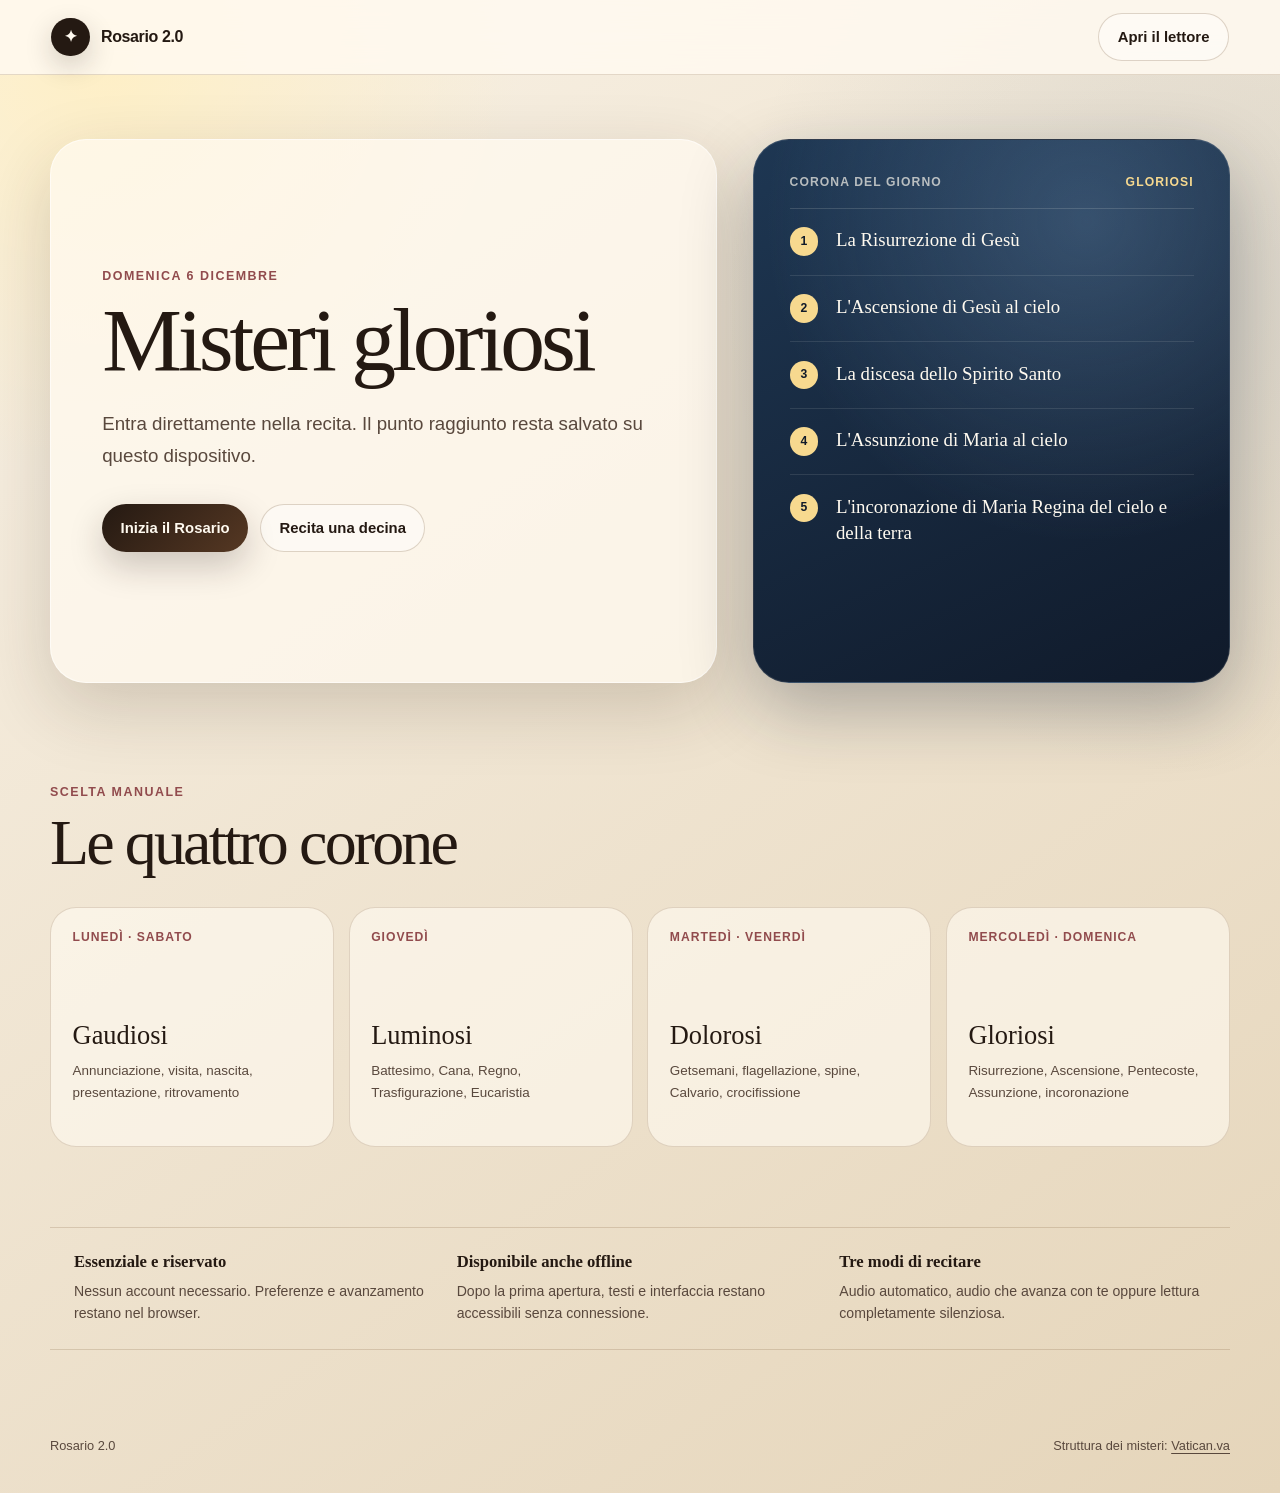
==== commit 423445f7: "Make rosary beads tactile and add three prayer modes" ====
--- a/index.html
+++ b/index.html
@@ -6,7 +6,7 @@
     <meta name="theme-color" content="#17263a" />
     <meta
       name="description"
-      content="Recita il Rosario con i misteri del giorno, grani interattivi, guida vocale e avanzamento salvato sul dispositivo."
+      content="Recita il Rosario con i misteri del giorno, grani da far scorrere sotto il pollice e tre modalità di accompagnamento."
     />
     <title>Rosario 2.0</title>
     <link rel="icon" href="assets/app-icon.svg" type="image/svg+xml" />
@@ -100,8 +100,8 @@
           <p>Dopo la prima apertura, testi e interfaccia restano accessibili senza connessione.</p>
         </div>
         <div>
-          <strong>Voce del dispositivo</strong>
-          <p>La migliore voce italiana disponibile viene scelta automaticamente e può essere cambiata.</p>
+          <strong>Tre modi di recitare</strong>
+          <p>Audio automatico, audio che avanza con te oppure lettura completamente silenziosa.</p>
         </div>
       </section>
     </main>
--- a/styles.css
+++ b/styles.css
@@ -737,43 +737,59 @@
   position: relative;
   z-index: 5;
   display: grid;
-  grid-template-columns: minmax(4.2rem, 0.75fr) minmax(7rem, 1.5fr) minmax(4.2rem, 0.75fr);
-  gap: 0.5rem;
-  padding: 0.65rem;
-  padding-bottom: max(0.65rem, env(safe-area-inset-bottom));
+  grid-template-columns: minmax(10rem, 0.8fr) minmax(0, 1.2fr);
+  align-items: stretch;
+  gap: 0.65rem;
+  padding: 0.7rem;
+  padding-bottom: max(0.7rem, env(safe-area-inset-bottom));
   border-top: 1px solid var(--line);
   background: rgba(255, 250, 240, 0.94);
   backdrop-filter: blur(18px);
 }
 
-.reader-player button {
-  min-height: 3.4rem;
-  border: 0;
+.interaction-mode-field {
+  display: grid;
+  grid-template-columns: auto minmax(0, 1fr);
+  align-items: center;
+  gap: 0.6rem;
+  min-width: 0;
+  padding: 0.48rem 0.58rem 0.48rem 0.8rem;
+  color: var(--ink-soft);
+  border: 1px solid rgba(104, 69, 29, 0.17);
   border-radius: 18px;
+  background: rgba(255, 255, 255, 0.42);
+  font-size: 0.78rem;
   font-weight: 850;
 }
 
-.player-side {
+.interaction-mode-field select {
+  width: 100%;
+  min-width: 0;
+  min-height: 2.65rem;
+  padding: 0 2rem 0 0.75rem;
+  color: var(--ink);
+  border: 1px solid rgba(104, 69, 29, 0.18);
+  border-radius: 13px;
+  background: rgba(255, 252, 246, 0.9);
+  font-size: 0.88rem;
+  font-weight: 800;
+}
+
+.player-action-row {
   display: flex;
   align-items: center;
-  justify-content: center;
-  gap: 0.35rem;
-  color: var(--ink);
-  background: rgba(36, 25, 18, 0.06);
-}
-
-.player-side > span {
-  font-size: 1.6rem;
-  line-height: 1;
-}
-
-.player-side small {
-  font-size: 0.74rem;
-}
-
-.reader-player button:disabled {
-  cursor: default;
-  opacity: 0.38;
+  justify-content: flex-end;
+  gap: 0.75rem;
+  min-width: 0;
+}
+
+#interactionHint {
+  max-width: 24rem;
+  margin: 0 auto 0 0;
+  color: var(--ink-soft);
+  font-family: var(--serif);
+  font-size: 0.88rem;
+  line-height: 1.4;
 }
 
 .play-button {
@@ -781,9 +797,15 @@
   align-items: center;
   justify-content: center;
   gap: 0.65rem;
+  min-width: 8.3rem;
+  min-height: 3.55rem;
+  padding: 0.7rem 1.1rem;
   color: var(--paper);
+  border: 0;
+  border-radius: 18px;
   background: linear-gradient(135deg, var(--ink), #563823);
   box-shadow: 0 12px 28px rgba(36, 25, 18, 0.22);
+  font-weight: 850;
 }
 
 .play-button.is-playing {
@@ -797,6 +819,7 @@
 
 .bead-stage {
   position: relative;
+  isolation: isolate;
   display: grid;
   grid-template-rows: auto minmax(0, 1fr) auto;
   min-width: 0;
@@ -810,6 +833,76 @@
     radial-gradient(circle at 45% 26%, rgba(93, 130, 165, 0.36), transparent 42%),
     linear-gradient(165deg, var(--night-soft), var(--night) 72%);
   box-shadow: 0 26px 70px rgba(16, 26, 42, 0.3);
+}
+
+.grip-zone {
+  position: absolute;
+  z-index: 5;
+  top: 50%;
+  right: 0;
+  display: grid;
+  place-items: center;
+  width: 6.6rem;
+  height: 7.4rem;
+  pointer-events: none;
+  transform: translateY(-50%);
+}
+
+.grip-zone::before {
+  position: absolute;
+  inset: 0 0 0.35rem 0.55rem;
+  content: "";
+  border: 1px solid rgba(255, 245, 210, 0.18);
+  border-right: 0;
+  border-radius: 999px 0 0 999px;
+  background: linear-gradient(90deg, rgba(255, 250, 236, 0.03), rgba(255, 250, 236, 0.11));
+  box-shadow: inset 20px 0 34px rgba(255, 245, 210, 0.035);
+  transition: border-color 160ms ease, background 160ms ease, transform 160ms ease;
+}
+
+.grip-zone > span {
+  width: 3.65rem;
+  height: 3.65rem;
+  margin-left: 1.25rem;
+  border: 1px solid rgba(255, 239, 183, 0.32);
+  border-radius: 50%;
+  box-shadow:
+    0 0 0 0.55rem rgba(255, 248, 222, 0.035),
+    inset 0 0 24px rgba(255, 239, 183, 0.06);
+  transition: border-color 160ms ease, box-shadow 160ms ease, transform 160ms ease;
+}
+
+.grip-zone small {
+  position: absolute;
+  right: 0.45rem;
+  bottom: 0;
+  width: 5.4rem;
+  color: rgba(255, 250, 240, 0.62);
+  font-size: 0.68rem;
+  font-weight: 850;
+  letter-spacing: 0.03em;
+  text-align: center;
+}
+
+.bead-stage.can-grip .grip-zone > span {
+  border-color: rgba(255, 226, 143, 0.72);
+  box-shadow:
+    0 0 0 0.62rem rgba(255, 248, 222, 0.055),
+    0 0 28px rgba(255, 213, 110, 0.2),
+    inset 0 0 24px rgba(255, 239, 183, 0.1);
+}
+
+.bead-stage.is-gripping .grip-zone::before {
+  background: linear-gradient(90deg, rgba(255, 250, 236, 0.06), rgba(255, 250, 236, 0.17));
+  transform: translateX(0.18rem);
+}
+
+.bead-stage.grip-ready .grip-zone > span {
+  border-color: var(--gold-light);
+  box-shadow:
+    0 0 0 0.72rem rgba(255, 248, 222, 0.09),
+    0 0 34px rgba(255, 213, 110, 0.44);
+  transform: scale(1.06);
 }
 
 .strand-topline,
@@ -859,39 +952,44 @@
 
 .rosary-strand {
   position: relative;
+  --grip-drag: 0px;
+  display: flex;
+  flex-direction: column;
   width: 100%;
   height: 100%;
   min-height: 0;
-  padding-block: calc(50% - 1.9rem);
   overflow-x: hidden;
-  overflow-y: auto;
-  overscroll-behavior: contain;
+  overflow-y: hidden;
   background:
     linear-gradient(rgba(215, 168, 77, 0.43), rgba(215, 168, 77, 0.43))
-    calc(100% - 2.65rem) 0 / 1px 100% no-repeat;
+    calc(100% - 3.3rem) 0 / 2px 100% no-repeat;
   scroll-behavior: smooth;
-  scroll-snap-type: y mandatory;
-  scrollbar-width: none;
-  touch-action: pan-y;
-  -webkit-overflow-scrolling: touch;
-}
-
-.rosary-strand::-webkit-scrollbar {
-  display: none;
+  touch-action: none;
+  user-select: none;
+}
+
+.strand-spacer {
+  flex: 0 0 calc(50% - 2.55rem);
+  min-height: 1px;
 }
 
 .bead-row {
   position: relative;
   z-index: 1;
   display: grid;
-  grid-template-columns: minmax(0, 1fr) 4.6rem;
+  grid-template-columns: minmax(0, 1fr) 6.6rem;
   align-items: center;
-  min-height: 3.8rem;
-  padding: 0.2rem 0.3rem 0.2rem 0.75rem;
-  border-radius: 18px;
-  scroll-snap-align: center;
-  scroll-snap-stop: always;
-  transition: background 180ms ease, opacity 180ms ease;
+  flex: 0 0 5.1rem;
+  min-height: 5.1rem;
+  padding: 0.15rem 0.25rem 0.15rem 0.8rem;
+  border-radius: 24px 0 0 24px;
+  transform: translateY(0);
+  transition: background 180ms ease, opacity 180ms ease, transform 180ms ease;
+}
+
+.rosary-strand.is-gripping .bead-row {
+  transform: translateY(var(--grip-drag));
+  transition: none;
 }
 
 .bead-code {
@@ -909,31 +1007,40 @@
   position: relative;
   display: grid;
   place-items: center;
-  width: 3.6rem;
-  height: 3.6rem;
+  width: 5rem;
+  height: 5rem;
   margin: 0 auto;
-  padding: 0;
-  color: transparent;
-  border: 0;
   border-radius: 50%;
-  background: transparent;
+  cursor: default;
+  touch-action: none;
+}
+
+.bead-stage.can-grip .bead-row.active .bead {
+  cursor: grab;
 }
 
 .bead::before {
-  width: 1rem;
-  height: 1rem;
+  width: 1.55rem;
+  height: 1.55rem;
   content: "";
-  border: 1px solid rgba(255, 250, 240, 0.56);
+  border: 1px solid rgba(255, 250, 240, 0.68);
   border-radius: 50%;
-  background: radial-gradient(circle at 30% 28%, #fff5d6, #d5a14a 45%, #684018 100%);
-  box-shadow: 0 7px 18px rgba(0, 0, 0, 0.32);
+  background:
+    radial-gradient(circle at 29% 24%, #fff9df 0 9%, transparent 10%),
+    radial-gradient(circle at 34% 30%, #f6d27d, #cc8731 46%, #633713 100%);
+  box-shadow:
+    inset -0.28rem -0.34rem 0.5rem rgba(69, 31, 5, 0.32),
+    inset 0.2rem 0.22rem 0.34rem rgba(255, 248, 214, 0.38),
+    0 0.55rem 1rem rgba(0, 0, 0, 0.38);
   transition: transform 180ms ease, box-shadow 180ms ease, filter 180ms ease;
 }
 
 .bead.major::before {
-  width: 1.5rem;
-  height: 1.5rem;
-  background: radial-gradient(circle at 30% 28%, #fffdec, #f0c261 42%, #95591c 100%);
+  width: 2.25rem;
+  height: 2.25rem;
+  background:
+    radial-gradient(circle at 29% 24%, #fffef1 0 10%, transparent 11%),
+    radial-gradient(circle at 34% 30%, #ffe29b, #e5a53e 45%, #704013 100%);
 }
 
 .bead-row.done .bead::before {
@@ -941,7 +1048,8 @@
 }
 
 .bead-row.active {
-  background: linear-gradient(90deg, transparent, rgba(255, 250, 240, 0.1));
+  z-index: 3;
+  background: linear-gradient(90deg, transparent 12%, rgba(255, 250, 240, 0.13));
 }
 
 .bead-row.active .bead-code {
@@ -950,15 +1058,38 @@
 }
 
 .bead-row.active .bead::before {
-  transform: scale(1.5);
+  transform: translateX(0.48rem) scale(1.48);
   box-shadow:
-    0 0 0 0.42rem rgba(255, 246, 211, 0.12),
-    0 0 28px rgba(255, 226, 143, 0.88);
-}
-
-.bead:focus-visible {
+    inset -0.28rem -0.34rem 0.5rem rgba(69, 31, 5, 0.26),
+    inset 0.2rem 0.22rem 0.34rem rgba(255, 248, 214, 0.42),
+    0 0 0 0.48rem rgba(255, 246, 211, 0.1),
+    0 0 30px rgba(255, 226, 143, 0.7),
+    0 0.75rem 1.2rem rgba(0, 0, 0, 0.36);
+}
+
+.bead-stage.is-gripping .bead-row.active .bead::before {
+  cursor: grabbing;
+  transform: translateX(0.7rem) scale(1.34);
+  box-shadow:
+    inset -0.2rem -0.24rem 0.42rem rgba(69, 31, 5, 0.38),
+    inset 0.12rem 0.14rem 0.24rem rgba(255, 248, 214, 0.3),
+    0 0 0 0.54rem rgba(255, 246, 211, 0.11),
+    0 0 22px rgba(255, 226, 143, 0.55);
+}
+
+.bead-stage.grip-settled .bead-row.active .bead::before {
+  animation: bead-settle 220ms ease-out;
+}
+
+.rosary-strand:focus-visible {
   outline: 2px solid var(--gold-light);
-  outline-offset: -2px;
+  outline-offset: -4px;
+}
+
+@keyframes bead-settle {
+  0% { transform: translateX(0.7rem) scale(1.28); }
+  68% { transform: translateX(0.42rem) scale(1.55); }
+  100% { transform: translateX(0.48rem) scale(1.48); }
 }
 
 @media (max-width: 940px) {
@@ -1056,7 +1187,7 @@
   }
 
   .reader-layout {
-    grid-template-columns: minmax(0, 1fr) minmax(7.7rem, 31vw);
+    grid-template-columns: minmax(0, 1fr) clamp(8.7rem, 34vw, 11rem);
     gap: 0.45rem;
   }
 
@@ -1113,28 +1244,44 @@
   }
 
   .reader-player {
-    grid-template-columns: 3rem minmax(5rem, 1fr) 3rem;
-    gap: 0.32rem;
+    grid-template-columns: 1fr;
+    gap: 0.4rem;
     padding: 0.42rem;
     padding-bottom: max(0.42rem, env(safe-area-inset-bottom));
   }
 
-  .reader-player button {
+  .interaction-mode-field {
+    grid-template-columns: auto minmax(0, 1fr);
     min-height: 3rem;
+    padding: 0.32rem 0.35rem 0.32rem 0.65rem;
     border-radius: 15px;
-  }
-
-  .player-side small {
-    display: none;
-  }
-
-  .player-side > span {
-    font-size: 1.8rem;
+    font-size: 0.78rem;
+  }
+
+  .interaction-mode-field select {
+    min-height: 2.35rem;
+    padding-left: 0.55rem;
+    font-size: 0.8rem;
+  }
+
+  .player-action-row {
+    display: grid;
+    grid-template-columns: minmax(0, 1fr) auto;
+    gap: 0.4rem;
+  }
+
+  #interactionHint {
+    font-size: 0.78rem;
+    line-height: 1.3;
   }
 
   .play-button {
+    min-width: 6.6rem;
+    min-height: 3rem;
+    padding: 0.55rem 0.7rem;
+    border-radius: 15px;
     gap: 0.42rem;
-    font-size: 0.78rem;
+    font-size: 0.82rem;
   }
 
   .strand-topline,
@@ -1153,15 +1300,40 @@
   }
 
   .rosary-strand {
-    padding-block: calc(50% - 1.6rem);
-    background-position: calc(100% - 1.78rem) 0;
+    background-position: calc(100% - 2.55rem) 0;
+  }
+
+  .grip-zone {
+    width: 5.15rem;
+    height: 6.4rem;
+  }
+
+  .grip-zone::before {
+    left: 0.3rem;
+  }
+
+  .grip-zone > span {
+    width: 3.05rem;
+    height: 3.05rem;
+    margin-left: 0.95rem;
+  }
+
+  .grip-zone small {
+    right: 0.2rem;
+    width: 4.7rem;
+    font-size: 0.62rem;
+  }
+
+  .strand-spacer {
+    flex-basis: calc(50% - 2.25rem);
   }
 
   .bead-row {
-    grid-template-columns: minmax(0, 1fr) 3.1rem;
-    min-height: 3.2rem;
+    grid-template-columns: minmax(0, 1fr) 5.1rem;
+    flex-basis: 4.5rem;
+    min-height: 4.5rem;
     padding: 0.1rem 0.05rem 0.1rem 0.25rem;
-    border-radius: 14px;
+    border-radius: 18px 0 0 18px;
   }
 
   .bead-code {
@@ -1174,18 +1346,18 @@
   }
 
   .bead {
-    width: 3rem;
-    height: 3rem;
+    width: 4.3rem;
+    height: 4.3rem;
   }
 
   .bead::before {
-    width: 0.82rem;
-    height: 0.82rem;
+    width: 1.35rem;
+    height: 1.35rem;
   }
 
   .bead.major::before {
-    width: 1.15rem;
-    height: 1.15rem;
+    width: 1.95rem;
+    height: 1.95rem;
   }
 }
 
@@ -1196,7 +1368,7 @@
   }
 
   .reader-layout {
-    grid-template-columns: minmax(0, 1fr) 7.25rem;
+    grid-template-columns: minmax(0, 1fr) 8.45rem;
   }
 
   .reader-context span {
